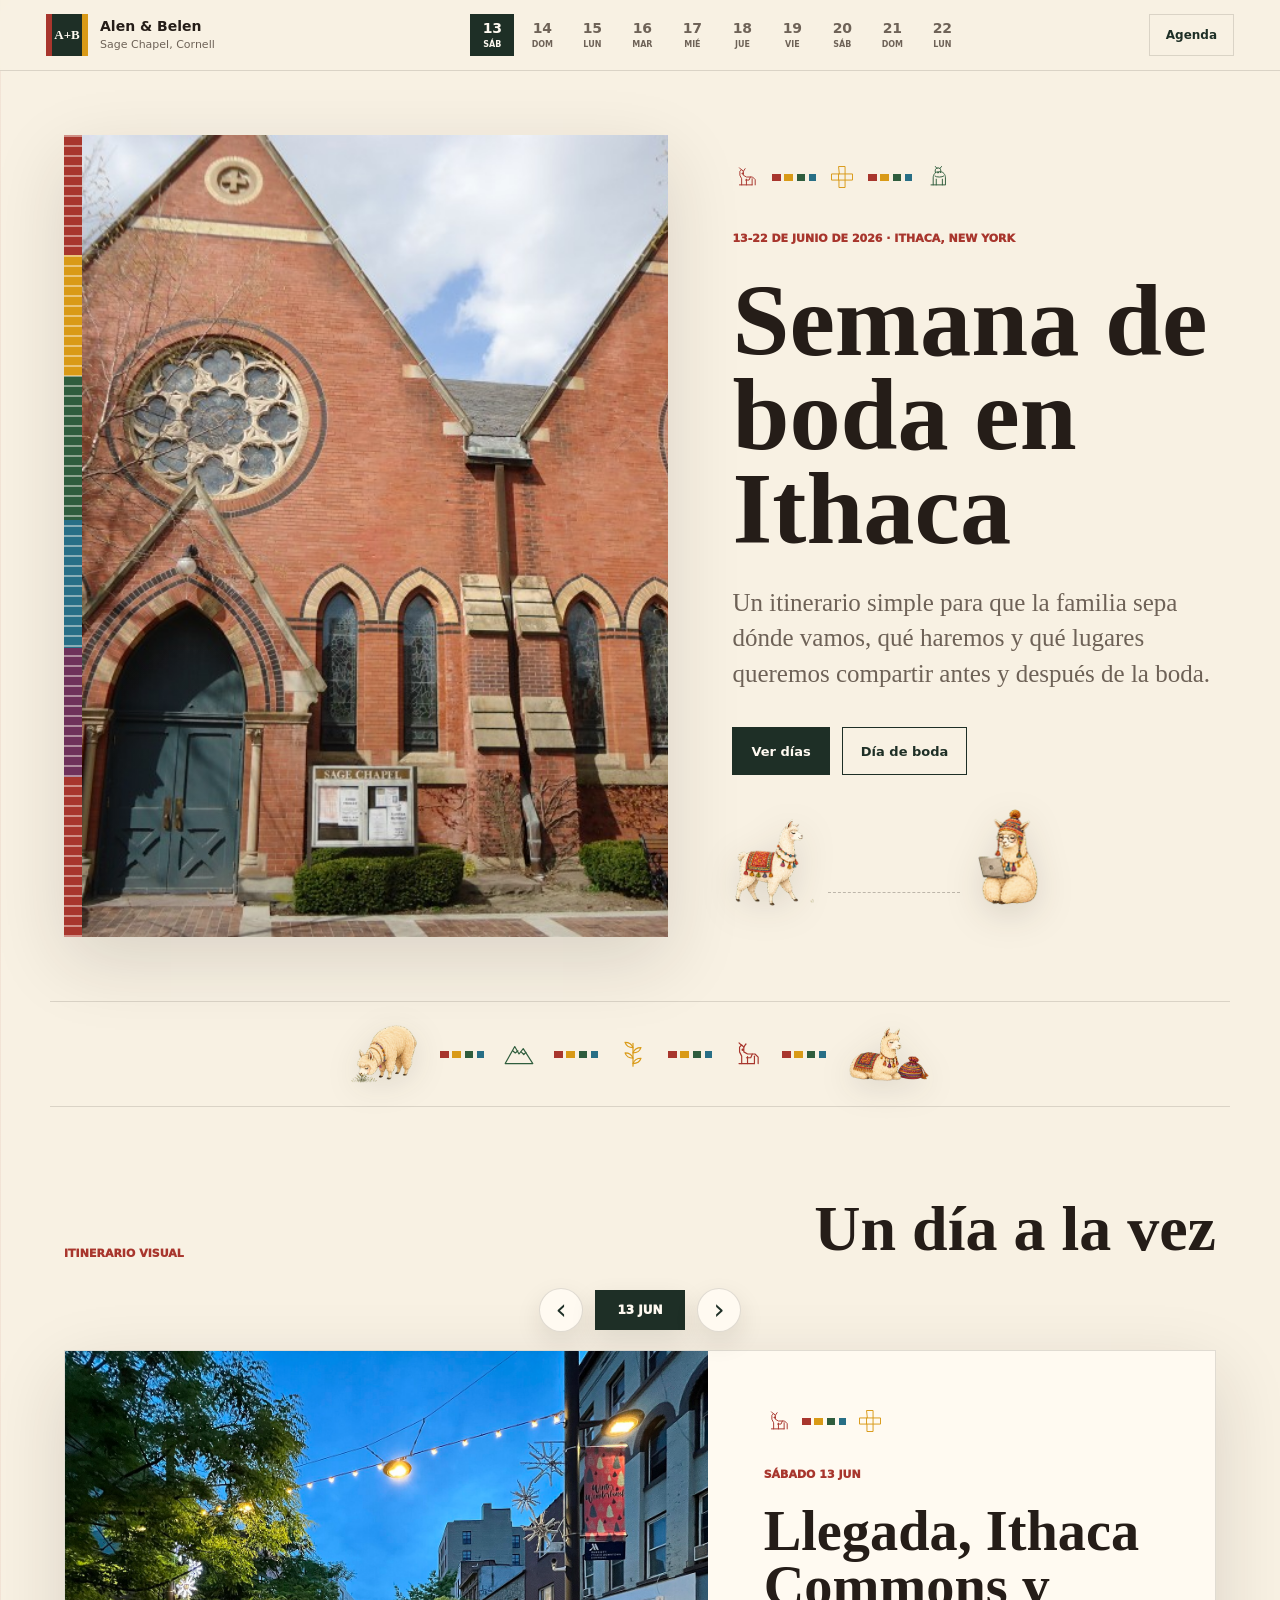
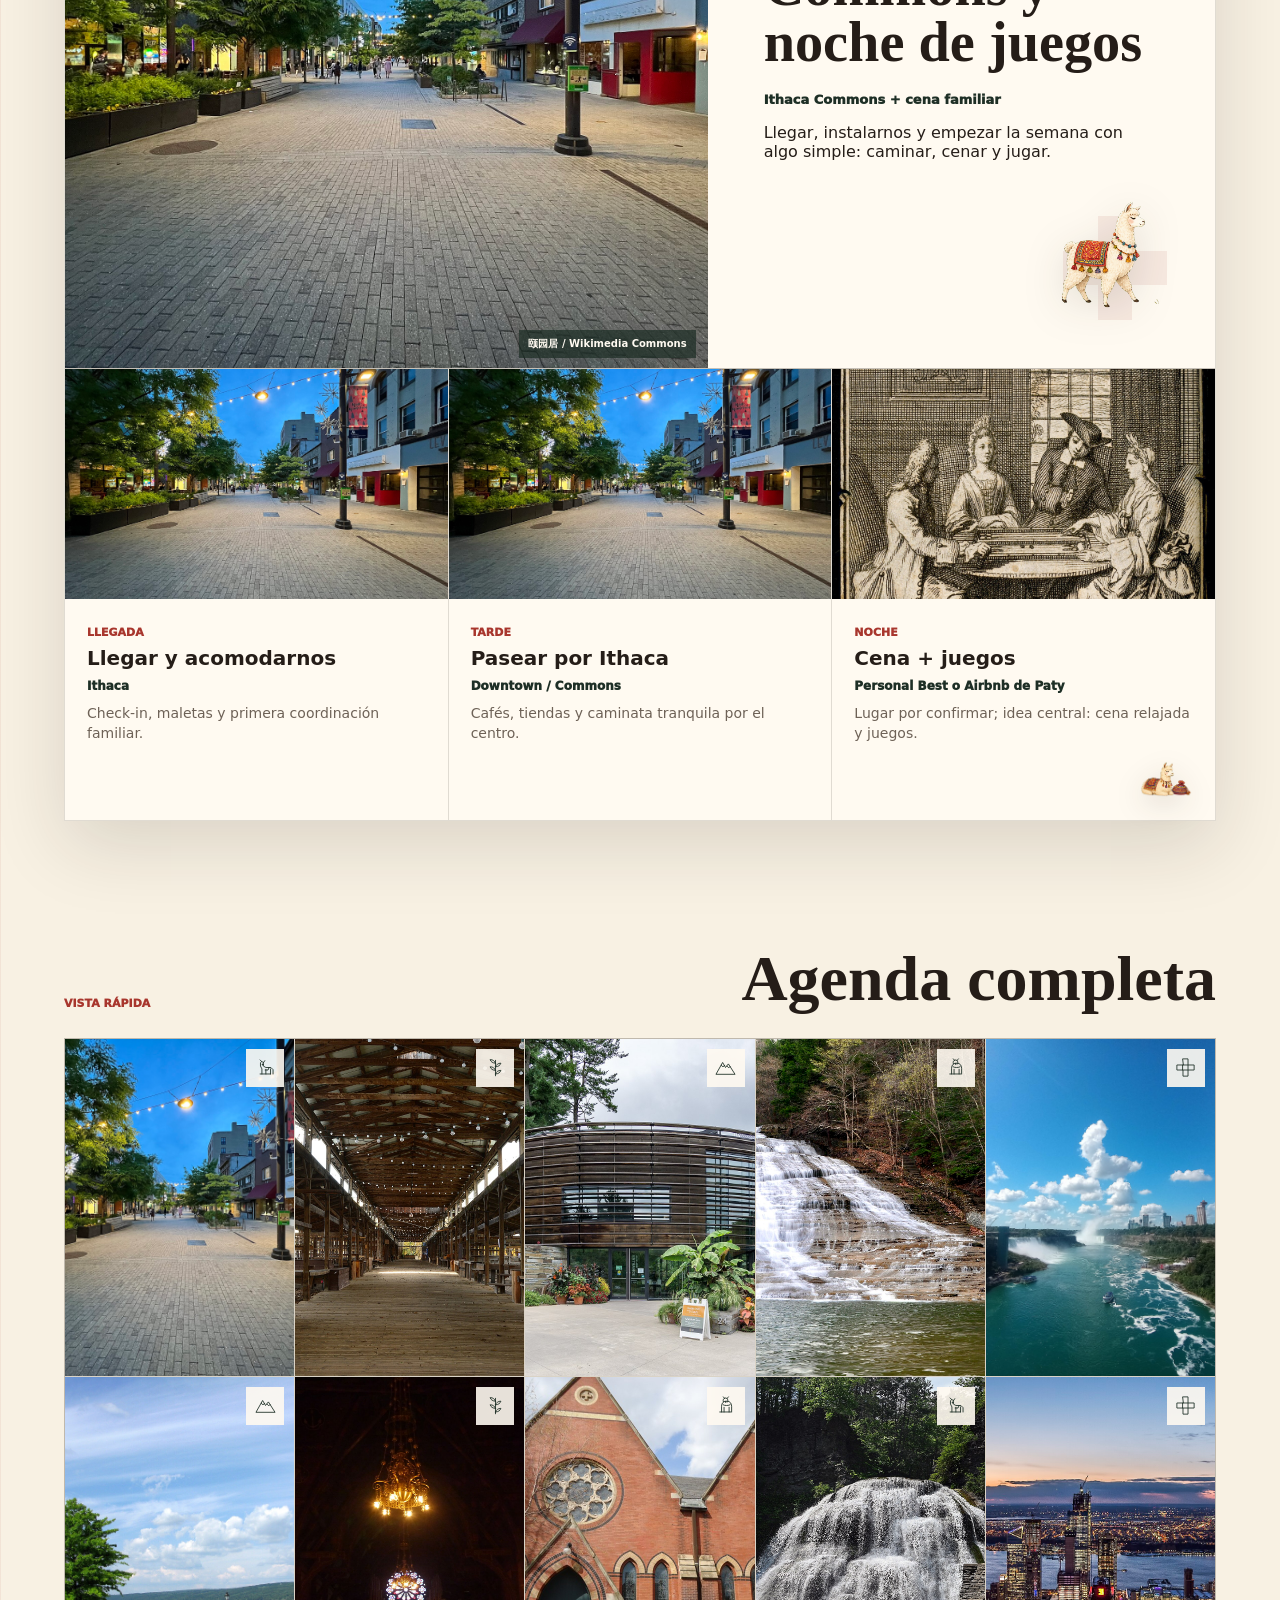
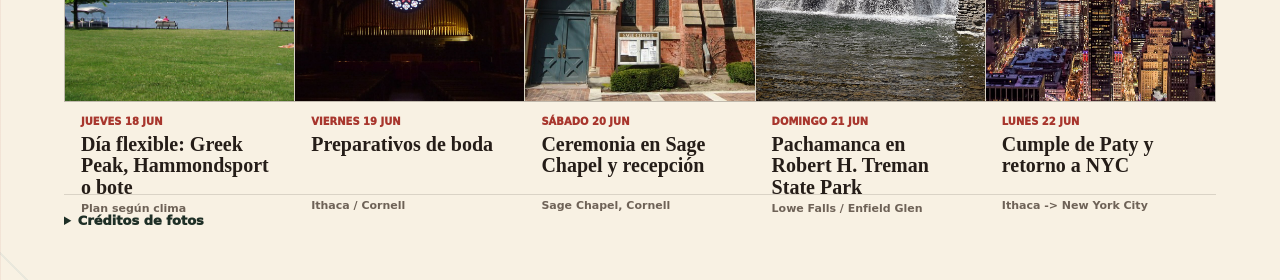
==== wedding-week-site/index.html @ 186b91e9 "Add wedding week website" ====
<!doctype html>
<html lang="es">
  <head>
    <meta charset="utf-8">
    <meta name="viewport" content="width=device-width, initial-scale=1">
    <title>Alen & Belen | Semana de boda en Ithaca</title>
    <meta
      name="description"
      content="Cronograma visual e interactivo de la semana de boda de Alen y Belen en Ithaca, Cornell."
    >
    <link
      rel="icon"
      href="data:image/svg+xml,%3Csvg xmlns='http://www.w3.org/2000/svg' viewBox='0 0 64 64'%3E%3Crect width='64' height='64' fill='%231e2f26'/%3E%3Ctext x='32' y='39' text-anchor='middle' font-family='Georgia,serif' font-size='18' font-weight='700' fill='%23fff8ec'%3EA+B%3C/text%3E%3C/svg%3E"
    >
    <link rel="stylesheet" href="./styles.css">
  </head>
  <body>
    <svg class="sprite" aria-hidden="true" focusable="false">
      <symbol id="icon-llama" viewBox="0 0 64 64">
        <path d="M17 50h29" />
        <path d="M22 50V36l-4-8v-9l4-4 4 4v9l7 4h14l6 6v12" />
        <path d="M33 50V37" />
        <path d="M46 50V36" />
        <path d="M22 16l-5-5" />
        <path d="M26 19l4-6" />
        <path d="M42 32l-3 7h-8" />
        <circle cx="24" cy="24" r="1.3" />
      </symbol>
      <symbol id="icon-alpaca" viewBox="0 0 64 64">
        <path d="M16 50h31" />
        <path d="M21 50V34c0-8 5-14 12-14h4c7 0 12 6 12 14v16" />
        <path d="M28 50V37" />
        <path d="M42 50V37" />
        <path d="M26 22c-2-6 1-11 6-11s8 5 6 11" />
        <path d="M30 13l-4-5" />
        <path d="M36 13l4-5" />
        <path d="M25 30c3 3 17 3 20 0" />
        <circle cx="32" cy="22" r="1.2" />
      </symbol>
      <symbol id="icon-chakana" viewBox="0 0 64 64">
        <path d="M25 8h14v17h17v14H39v17H25V39H8V25h17z" />
        <path d="M25 25h14v14H25z" />
      </symbol>
      <symbol id="icon-mountain" viewBox="0 0 64 64">
        <path d="M6 50 24 18l8 14 8-10 18 28z" />
        <path d="m20 26 5 4 5-4" />
        <path d="m36 28 5 5 4-4" />
      </symbol>
      <symbol id="icon-quinoa" viewBox="0 0 64 64">
        <path d="M32 55V12" />
        <path d="M32 20c-8 0-13-4-15-10 8 0 13 4 15 10z" />
        <path d="M32 30c8 0 13-4 15-10-8 0-13 4-15 10z" />
        <path d="M32 40c-8 0-13-4-15-10 8 0 13 4 15 10z" />
        <path d="M32 50c8 0 13-4 15-10-8 0-13 4-15 10z" />
      </symbol>
    </svg>

    <header class="site-header">
      <a class="brand" href="#inicio" aria-label="Ir al inicio">
        <span class="brand-mark">A+B</span>
        <span>
          <strong>Alen & Belen</strong>
          <small>Sage Chapel, Cornell</small>
        </span>
      </a>
      <nav class="day-nav" id="dayNav" aria-label="Días de la semana"></nav>
      <a class="agenda-link" href="#agenda">Agenda</a>
    </header>

    <main>
      <section class="hero" id="inicio" aria-labelledby="heroTitle">
        <figure class="hero-media">
          <img id="heroImage" alt="">
        </figure>
        <div class="hero-copy">
          <div class="hero-motifs" aria-hidden="true">
            <svg><use href="#icon-llama"></use></svg>
            <span></span>
            <svg><use href="#icon-chakana"></use></svg>
            <span></span>
            <svg><use href="#icon-alpaca"></use></svg>
          </div>
          <p class="date-line">13-22 de junio de 2026 · Ithaca, New York</p>
          <h1 id="heroTitle">Semana de boda en Ithaca</h1>
          <p>
            Un itinerario simple para que la familia sepa dónde vamos,
            qué haremos y qué lugares queremos compartir antes y después de la boda.
          </p>
          <div class="hero-actions">
            <a class="primary-button" href="#itinerario">Ver días</a>
            <a class="secondary-button" href="#dia-20">Día de boda</a>
          </div>
          <div class="hero-llamas" aria-hidden="true">
            <img src="./assets/llamas/llama-walking.png" alt="">
            <span></span>
            <img src="./assets/llamas/llama-laptop.png" alt="">
          </div>
        </div>
      </section>

      <div class="andean-band" aria-hidden="true">
        <img class="band-llama band-llama-left" src="./assets/llamas/llama-eating.png" alt="">
        <span></span>
        <svg><use href="#icon-mountain"></use></svg>
        <span></span>
        <svg><use href="#icon-quinoa"></use></svg>
        <span></span>
        <svg><use href="#icon-llama"></use></svg>
        <span></span>
        <img class="band-llama band-llama-right" src="./assets/llamas/llama-resting.png" alt="">
      </div>

      <section class="itinerary" id="itinerario" aria-live="polite">
        <div class="section-head">
          <span>Itinerario visual</span>
          <h2>Un día a la vez</h2>
        </div>

        <div class="day-shell">
          <div class="day-toolbar">
            <button class="circle-button" id="prevDay" type="button" aria-label="Día anterior">‹</button>
            <div class="current-day" id="currentDayLabel">13 JUN</div>
            <button class="circle-button" id="nextDay" type="button" aria-label="Día siguiente">›</button>
          </div>

          <article class="day-view" id="dayView"></article>
        </div>
      </section>

      <section class="agenda" id="agenda">
        <div class="section-head">
          <span>Vista rápida</span>
          <h2>Agenda completa</h2>
        </div>
        <div class="agenda-grid" id="agendaGrid"></div>
      </section>

      <footer class="credits" id="creditos">
        <details>
          <summary>Créditos de fotos</summary>
          <div id="creditsList"></div>
        </details>
      </footer>
    </main>

    <script src="./script.js"></script>
  </body>
</html>
---- wedding-week-site/styles.css ----
:root {
  color-scheme: light;
  --paper: #f8f1e3;
  --surface: #fffaf1;
  --ink: #251d18;
  --muted: #6e6257;
  --line: rgba(37, 29, 24, 0.14);
  --deep: #1e2f26;
  --red: #a8362d;
  --gold: #d99a17;
  --green: #2f5d3d;
  --blue: #286f86;
  --plum: #6f315b;
  --shadow: 0 24px 70px rgba(37, 29, 24, 0.14);
  --sans: Inter, Avenir, "Avenir Next", "Segoe UI", system-ui, sans-serif;
  --serif: Georgia, "Times New Roman", serif;
}

* {
  box-sizing: border-box;
}

.sprite {
  position: absolute;
  width: 0;
  height: 0;
  overflow: hidden;
}

html {
  scroll-behavior: smooth;
}

body {
  margin: 0;
  min-width: 320px;
  overflow-x: hidden;
  background:
    linear-gradient(135deg, rgba(217, 154, 23, 0.08) 0 8px, transparent 8px 24px),
    linear-gradient(45deg, transparent 0 18px, rgba(40, 111, 134, 0.07) 18px 20px, transparent 20px 42px),
    linear-gradient(90deg, rgba(168, 54, 45, 0.07) 0 1px, transparent 1px 120px),
    var(--paper);
  color: var(--ink);
  font-family: var(--sans);
}

button,
a {
  -webkit-tap-highlight-color: transparent;
}

button {
  font: inherit;
}

img {
  display: block;
  max-width: 100%;
}

main,
section,
.hero,
.day-hero,
.hero-media,
.day-photo,
.day-view,
.hero-copy,
.day-copy {
  min-width: 0;
}

a {
  color: inherit;
}

.site-header {
  position: sticky;
  top: 0;
  z-index: 20;
  display: grid;
  grid-template-columns: minmax(180px, 240px) 1fr auto;
  gap: 18px;
  align-items: center;
  padding: 14px clamp(18px, 4vw, 46px);
  border-bottom: 1px solid var(--line);
  background: rgba(248, 241, 227, 0.92);
  backdrop-filter: blur(18px);
}

.brand {
  display: inline-flex;
  gap: 12px;
  align-items: center;
  color: var(--ink);
  text-decoration: none;
}

.brand-mark {
  display: grid;
  width: 42px;
  height: 42px;
  place-items: center;
  background:
    linear-gradient(90deg, var(--red) 0 14%, transparent 14% 86%, var(--gold) 86% 100%),
    var(--deep);
  color: var(--surface);
  font-family: var(--serif);
  font-size: 13px;
  font-weight: 800;
}

.brand strong,
.brand small {
  display: block;
}

.brand strong {
  font-size: 14px;
  line-height: 1.1;
}

.brand small {
  margin-top: 3px;
  color: var(--muted);
  font-size: 11px;
}

.day-nav {
  display: flex;
  gap: 6px;
  justify-content: center;
  min-width: 0;
  overflow-x: auto;
  scrollbar-width: none;
}

.day-nav::-webkit-scrollbar {
  display: none;
}

.day-button {
  display: grid;
  width: 44px;
  height: 42px;
  place-items: center;
  border: 0;
  background: transparent;
  color: var(--muted);
  cursor: pointer;
  line-height: 1;
}

.day-button strong,
.day-button small {
  display: block;
}

.day-button strong {
  font-size: 14px;
}

.day-button small {
  margin-top: -5px;
  font-size: 8px;
  font-weight: 900;
  text-transform: uppercase;
}

.day-button[aria-current="true"] {
  background: var(--deep);
  color: var(--surface);
}

.agenda-link {
  display: inline-flex;
  min-height: 42px;
  align-items: center;
  border: 1px solid var(--line);
  padding: 0 16px;
  color: var(--deep);
  font-size: 12px;
  font-weight: 900;
  text-decoration: none;
}

.hero {
  position: relative;
  min-height: calc(100svh - 71px);
  display: grid;
  grid-template-columns: minmax(0, 1fr) minmax(360px, 0.8fr);
  gap: clamp(24px, 5vw, 76px);
  align-items: stretch;
  padding: clamp(26px, 5vw, 64px) clamp(18px, 5vw, 76px);
}

.hero-media {
  position: relative;
  width: 100%;
  min-height: 560px;
  margin: 0;
  overflow: hidden;
  box-shadow: var(--shadow);
}

.hero-media::before,
.day-photo::before {
  content: "";
  position: absolute;
  inset: 0;
  z-index: 1;
  pointer-events: none;
  background: linear-gradient(180deg, transparent 58%, rgba(0, 0, 0, 0.18));
}

.hero-media::after {
  content: "";
  position: absolute;
  inset: 0 auto 0 0;
  z-index: 2;
  width: 18px;
  background:
    repeating-linear-gradient(0deg, rgba(255, 250, 241, 0.45) 0 2px, transparent 2px 10px),
    linear-gradient(
      to bottom,
      var(--red) 0 15%,
      var(--gold) 15% 30%,
      var(--green) 30% 48%,
      var(--blue) 48% 64%,
      var(--plum) 64% 80%,
      var(--red) 80% 100%
    );
}

.hero-media img,
.day-photo img,
.activity-photo img,
.agenda-card img {
  width: 100%;
  height: 100%;
  object-fit: cover;
}

.hero-copy {
  display: flex;
  min-height: 560px;
  flex-direction: column;
  justify-content: center;
  padding: 28px 0;
}

.hero-motifs,
.day-ornament,
.andean-band {
  display: flex;
  align-items: center;
  color: var(--deep);
}

.hero-motifs {
  gap: 12px;
  margin-bottom: 30px;
}

.hero-motifs svg,
.day-ornament svg,
.andean-band svg,
.agenda-motif svg {
  width: 28px;
  height: 28px;
  fill: none;
  stroke: currentColor;
  stroke-linecap: round;
  stroke-linejoin: round;
  stroke-width: 2.2;
}

.hero-motifs span,
.day-ornament span,
.andean-band span {
  display: block;
  width: 44px;
  height: 7px;
  background:
    linear-gradient(90deg, var(--red) 0 20%, transparent 20% 28%, var(--gold) 28% 48%, transparent 48% 56%, var(--green) 56% 76%, transparent 76% 84%, var(--blue) 84% 100%);
}

.hero-motifs svg:nth-of-type(1),
.day-ornament svg:nth-of-type(1),
.andean-band svg:nth-of-type(3) {
  color: var(--red);
}

.hero-motifs svg:nth-of-type(2),
.day-ornament svg:nth-of-type(2),
.andean-band svg:nth-of-type(2) {
  color: var(--gold);
}

.hero-motifs svg:nth-of-type(3),
.andean-band svg:nth-of-type(1) {
  color: var(--green);
}

.andean-band {
  position: relative;
  width: min(1180px, calc(100% - 36px));
  justify-content: center;
  gap: 18px;
  margin: 0 auto;
  min-height: 86px;
  padding: 20px 0;
  border-block: 1px solid var(--line);
}

.andean-band svg {
  width: 34px;
  height: 34px;
}

.band-llama {
  height: auto;
  pointer-events: none;
  filter: drop-shadow(0 8px 16px rgba(37, 29, 24, 0.12));
}

.band-llama-left {
  width: 72px;
  margin-right: 2px;
}

.band-llama-right {
  width: 86px;
  margin-left: 2px;
}

.date-line,
.section-head span,
.date-kicker,
.activity-copy span {
  color: var(--red);
  font-size: 11px;
  font-weight: 950;
  text-transform: uppercase;
}

h1,
h2,
h3 {
  margin: 0;
  font-family: var(--serif);
  letter-spacing: 0;
}

h1 {
  max-width: 760px;
  margin-top: 18px;
  font-size: clamp(56px, 8vw, 116px);
  line-height: 0.92;
}

.hero-copy p:not(.date-line) {
  width: 100%;
  max-width: min(560px, 100%);
  margin: 28px 0 0;
  color: var(--muted);
  font-family: var(--serif);
  font-size: clamp(18px, 2vw, 25px);
  line-height: 1.42;
  overflow-wrap: break-word;
}

.hero-actions {
  display: flex;
  flex-wrap: wrap;
  gap: 12px;
  margin-top: 36px;
}

.hero-llamas {
  display: flex;
  width: min(360px, 100%);
  align-items: flex-end;
  gap: 14px;
  margin-top: 30px;
  pointer-events: none;
}

.hero-llamas img {
  display: block;
  height: auto;
  filter: drop-shadow(0 10px 18px rgba(37, 29, 24, 0.14));
}

.hero-llamas img:first-child {
  width: 82px;
}

.hero-llamas img:last-child {
  width: 68px;
}

.hero-llamas span {
  flex: 1;
  max-width: 132px;
  margin-bottom: 16px;
  border-top: 1px dashed rgba(37, 29, 24, 0.28);
}

.primary-button,
.secondary-button {
  display: inline-flex;
  min-height: 48px;
  align-items: center;
  justify-content: center;
  border: 1px solid var(--deep);
  padding: 0 18px;
  font-size: 13px;
  font-weight: 900;
  text-decoration: none;
}

.primary-button {
  background: var(--deep);
  color: var(--surface);
}

.secondary-button {
  background: transparent;
  color: var(--deep);
}

.itinerary,
.agenda {
  padding: 92px clamp(18px, 5vw, 76px);
}

.section-head {
  display: flex;
  width: min(1180px, 100%);
  align-items: end;
  justify-content: space-between;
  gap: 24px;
  margin: 0 auto 28px;
}

.section-head h2 {
  font-size: clamp(38px, 5vw, 72px);
  line-height: 0.95;
}

.day-shell {
  width: min(1180px, 100%);
  margin: 0 auto;
}

.day-toolbar {
  display: flex;
  align-items: center;
  justify-content: center;
  gap: 12px;
  margin-bottom: 18px;
}

.circle-button,
.current-day {
  box-shadow: 0 10px 26px rgba(37, 29, 24, 0.1);
}

.circle-button {
  display: grid;
  width: 44px;
  height: 44px;
  place-items: center;
  border: 1px solid var(--line);
  border-radius: 50%;
  background: var(--surface);
  color: var(--deep);
  cursor: pointer;
  font-size: 28px;
  line-height: 1;
}

.current-day {
  min-width: 90px;
  padding: 13px 16px;
  background: var(--deep);
  color: var(--surface);
  font-size: 12px;
  font-weight: 950;
  text-align: center;
}

.day-view {
  border: 1px solid var(--line);
  background: var(--surface);
  box-shadow: var(--shadow);
}

.day-hero {
  display: grid;
  grid-template-columns: minmax(0, 0.95fr) minmax(340px, 0.75fr);
  min-height: 520px;
}

.day-photo {
  position: relative;
  width: 100%;
  min-height: 520px;
  margin: 0;
  overflow: hidden;
}

figcaption {
  position: absolute;
  right: 12px;
  bottom: 10px;
  z-index: 3;
  max-width: calc(100% - 24px);
  padding: 7px 9px;
  background: rgba(30, 47, 38, 0.72);
  color: var(--surface);
  font-size: 10px;
  font-weight: 800;
}

figcaption a {
  text-decoration: none;
}

.day-copy {
  position: relative;
  display: flex;
  flex-direction: column;
  justify-content: center;
  padding: clamp(28px, 5vw, 56px);
  overflow: hidden;
}

.day-copy::after {
  content: "";
  position: absolute;
  right: clamp(20px, 4vw, 48px);
  bottom: clamp(20px, 4vw, 48px);
  width: 104px;
  height: 104px;
  opacity: 0.08;
  pointer-events: none;
  background:
    linear-gradient(90deg, transparent 0 34%, var(--red) 34% 66%, transparent 66%),
    linear-gradient(0deg, transparent 0 34%, var(--red) 34% 66%, transparent 66%);
}

.day-copy > :not(.day-sticker) {
  position: relative;
  z-index: 2;
}

.day-ornament {
  position: relative;
  z-index: 1;
  gap: 10px;
  margin-bottom: 22px;
}

.day-sticker {
  position: relative;
  z-index: 2;
  align-self: flex-end;
  width: clamp(72px, 8vw, 104px);
  height: auto;
  margin-top: 20px;
  pointer-events: none;
  filter: drop-shadow(0 10px 20px rgba(37, 29, 24, 0.14));
}

.day-copy h3 {
  margin-top: 12px;
  font-size: clamp(34px, 4.4vw, 58px);
  line-height: 0.98;
}

.day-place {
  margin: 22px 0 0;
  color: var(--deep);
  font-size: 13px;
  font-weight: 950;
}

.day-copy p:last-child {
  width: 100%;
  max-width: min(480px, 100%);
  margin: 18px 0 0;
  color: var(--muted);
  font-family: var(--serif);
  font-size: 20px;
  line-height: 1.45;
  overflow-wrap: break-word;
}

.activity-grid {
  display: grid;
  grid-template-columns: repeat(3, minmax(0, 1fr));
  gap: 1px;
  margin: 0;
  padding: 0;
  border-top: 1px solid var(--line);
  background: var(--line);
  list-style: none;
}

.activity-card {
  min-width: 0;
  background: var(--surface);
}

.activity-photo {
  position: relative;
  aspect-ratio: 5 / 3;
  margin: 0;
  overflow: hidden;
}

.activity-photo figcaption {
  display: none;
}

.activity-copy {
  position: relative;
  padding: 22px;
}

.activity-card.has-llama .activity-copy {
  min-height: 0;
  padding-right: 22px;
}

.activity-llama {
  position: static;
  display: block;
  width: 54px;
  height: auto;
  margin: 16px 0 0 auto;
  pointer-events: none;
  filter: drop-shadow(0 8px 14px rgba(37, 29, 24, 0.14));
}

.activity-copy h4 {
  margin: 7px 0 0;
  color: var(--ink);
  font-size: 20px;
  line-height: 1.12;
}

.activity-copy p {
  margin: 9px 0 0;
  color: var(--muted);
  font-size: 14px;
  line-height: 1.42;
}

.activity-copy .place {
  color: var(--deep);
  font-size: 12px;
  font-weight: 950;
}

.agenda {
  padding-top: 36px;
}

.agenda-grid {
  display: grid;
  width: min(1180px, 100%);
  grid-template-columns: repeat(5, minmax(0, 1fr));
  gap: 1px;
  margin: 0 auto;
  border: 1px solid var(--line);
  background: var(--line);
}

.agenda-card {
  position: relative;
  min-width: 0;
  border: 0;
  padding: 0;
  background: var(--surface);
  color: inherit;
  text-align: left;
  cursor: pointer;
}

.agenda-card img {
  aspect-ratio: 1.2 / 1;
}

.agenda-motif {
  position: absolute;
  top: 10px;
  right: 10px;
  display: grid;
  width: 38px;
  height: 38px;
  place-items: center;
  background: rgba(255, 250, 241, 0.9);
  color: var(--deep);
  font-style: normal;
}

.agenda-motif svg {
  width: 23px;
  height: 23px;
  stroke-width: 2.4;
}

.agenda-card span,
.agenda-card strong,
.agenda-card small {
  display: block;
  padding-inline: 16px;
}

.agenda-card span {
  padding-top: 15px;
  color: var(--red);
  font-size: 10px;
  font-weight: 950;
  text-transform: uppercase;
}

.agenda-card strong {
  min-height: 68px;
  padding-top: 7px;
  font-family: var(--serif);
  font-size: 20px;
  line-height: 1.08;
}

.agenda-card small {
  padding-top: 4px;
  padding-bottom: 18px;
  color: var(--muted);
  font-size: 11px;
  font-weight: 800;
}

.credits {
  padding: 0 clamp(18px, 5vw, 76px) 52px;
}

.credits details {
  width: min(1180px, 100%);
  margin: 0 auto;
  border-top: 1px solid var(--line);
  padding-top: 18px;
}

.credits summary {
  cursor: pointer;
  color: var(--deep);
  font-size: 13px;
  font-weight: 950;
}

#creditsList {
  display: grid;
  grid-template-columns: repeat(2, minmax(0, 1fr));
  gap: 10px 24px;
  margin-top: 18px;
}

#creditsList a {
  display: grid;
  gap: 2px;
  color: var(--muted);
  font-size: 12px;
  text-decoration: none;
}

#creditsList span {
  color: var(--ink);
  font-weight: 800;
}

@media (hover: hover) {
  .day-button:hover,
  .agenda-link:hover,
  .circle-button:hover,
  .secondary-button:hover {
    border-color: var(--deep);
  }

  .agenda-card:hover strong {
    color: var(--red);
  }

  .primary-button:hover {
    background: var(--red);
    border-color: var(--red);
  }
}

@media (prefers-reduced-motion: reduce) {
  html {
    scroll-behavior: auto;
  }
}

@media (max-width: 1060px) {
  .site-header {
    grid-template-columns: 1fr auto;
  }

  .day-nav {
    grid-column: 1 / -1;
    order: 3;
    justify-content: flex-start;
  }

  .hero,
  .day-hero {
    grid-template-columns: 1fr;
  }

  .hero-media,
  .hero-copy,
  .day-photo {
    min-height: 430px;
  }

  .hero-copy {
    min-height: auto;
  }

  .activity-grid {
    grid-template-columns: 1fr;
  }

  .activity-card {
    display: grid;
    grid-template-columns: minmax(160px, 0.42fr) 1fr;
  }

  .activity-photo {
    aspect-ratio: auto;
    min-height: 180px;
  }

  .andean-band {
    gap: 12px;
  }

  .andean-band span {
    width: 30px;
  }

  .agenda-grid {
    grid-template-columns: repeat(2, minmax(0, 1fr));
  }
}

@media (max-width: 620px) {
  .site-header {
    gap: 12px;
    padding: 12px 14px;
  }

  .brand {
    min-width: 0;
  }

  .brand-mark {
    width: 40px;
    height: 40px;
  }

  .brand small,
  .agenda-link {
    display: none;
  }

  .day-button {
    width: 38px;
    height: 38px;
  }

  .hero,
  .itinerary,
  .agenda {
    padding-left: 14px;
    padding-right: 14px;
  }

  .hero {
    min-height: auto;
    padding-top: 22px;
  }

  .hero-media {
    min-height: 340px;
  }

  .hero-motifs {
    margin-bottom: 22px;
  }

  .hero-motifs span {
    width: 26px;
  }

  .hero-motifs svg {
    width: 24px;
    height: 24px;
  }

  .hero-llamas {
    width: min(290px, 100%);
    gap: 10px;
    margin-top: 24px;
  }

  .hero-llamas img:first-child {
    width: 64px;
  }

  .hero-llamas img:last-child {
    width: 54px;
  }

  .hero-llamas span {
    max-width: 84px;
  }

  .andean-band {
    width: calc(100% - 28px);
    gap: 10px;
    min-height: 74px;
    padding: 14px 0;
  }

  .band-llama-left {
    width: 54px;
  }

  .band-llama-right {
    display: none;
  }

  .andean-band span:nth-of-type(2),
  .andean-band span:nth-of-type(4) {
    display: none;
  }

  .andean-band svg {
    width: 28px;
    height: 28px;
  }

  h1 {
    font-size: clamp(46px, 16vw, 66px);
  }

  .hero-copy p:not(.date-line) {
    font-size: 18px;
  }

  .hero-actions {
    display: grid;
  }

  .section-head {
    display: block;
  }

  .section-head h2 {
    margin-top: 8px;
  }

  .day-copy {
    padding: 28px 24px;
  }

  .day-sticker {
    width: 70px;
    margin-top: 14px;
  }

  .day-copy h3 {
    font-size: 34px;
  }

  .day-copy p:last-child {
    font-size: 18px;
  }

  .activity-card {
    grid-template-columns: 1fr;
  }

  .activity-card.has-llama .activity-copy {
    min-height: 0;
    padding-right: 22px;
  }

  .activity-llama {
    width: 44px;
  }

  .activity-photo {
    aspect-ratio: 16 / 9;
    min-height: 0;
  }

  .agenda-grid,
  #creditsList {
    grid-template-columns: 1fr;
  }

  .agenda-card {
    display: grid;
    grid-template-columns: 132px 1fr;
  }

  .agenda-motif {
    top: 8px;
    right: auto;
    left: 94px;
    width: 30px;
    height: 30px;
  }

  .agenda-motif svg {
    width: 19px;
    height: 19px;
  }

  .agenda-card img {
    grid-row: 1 / span 3;
    height: 100%;
    aspect-ratio: auto;
  }

  .agenda-card strong {
    min-height: 0;
    font-size: 18px;
  }
}
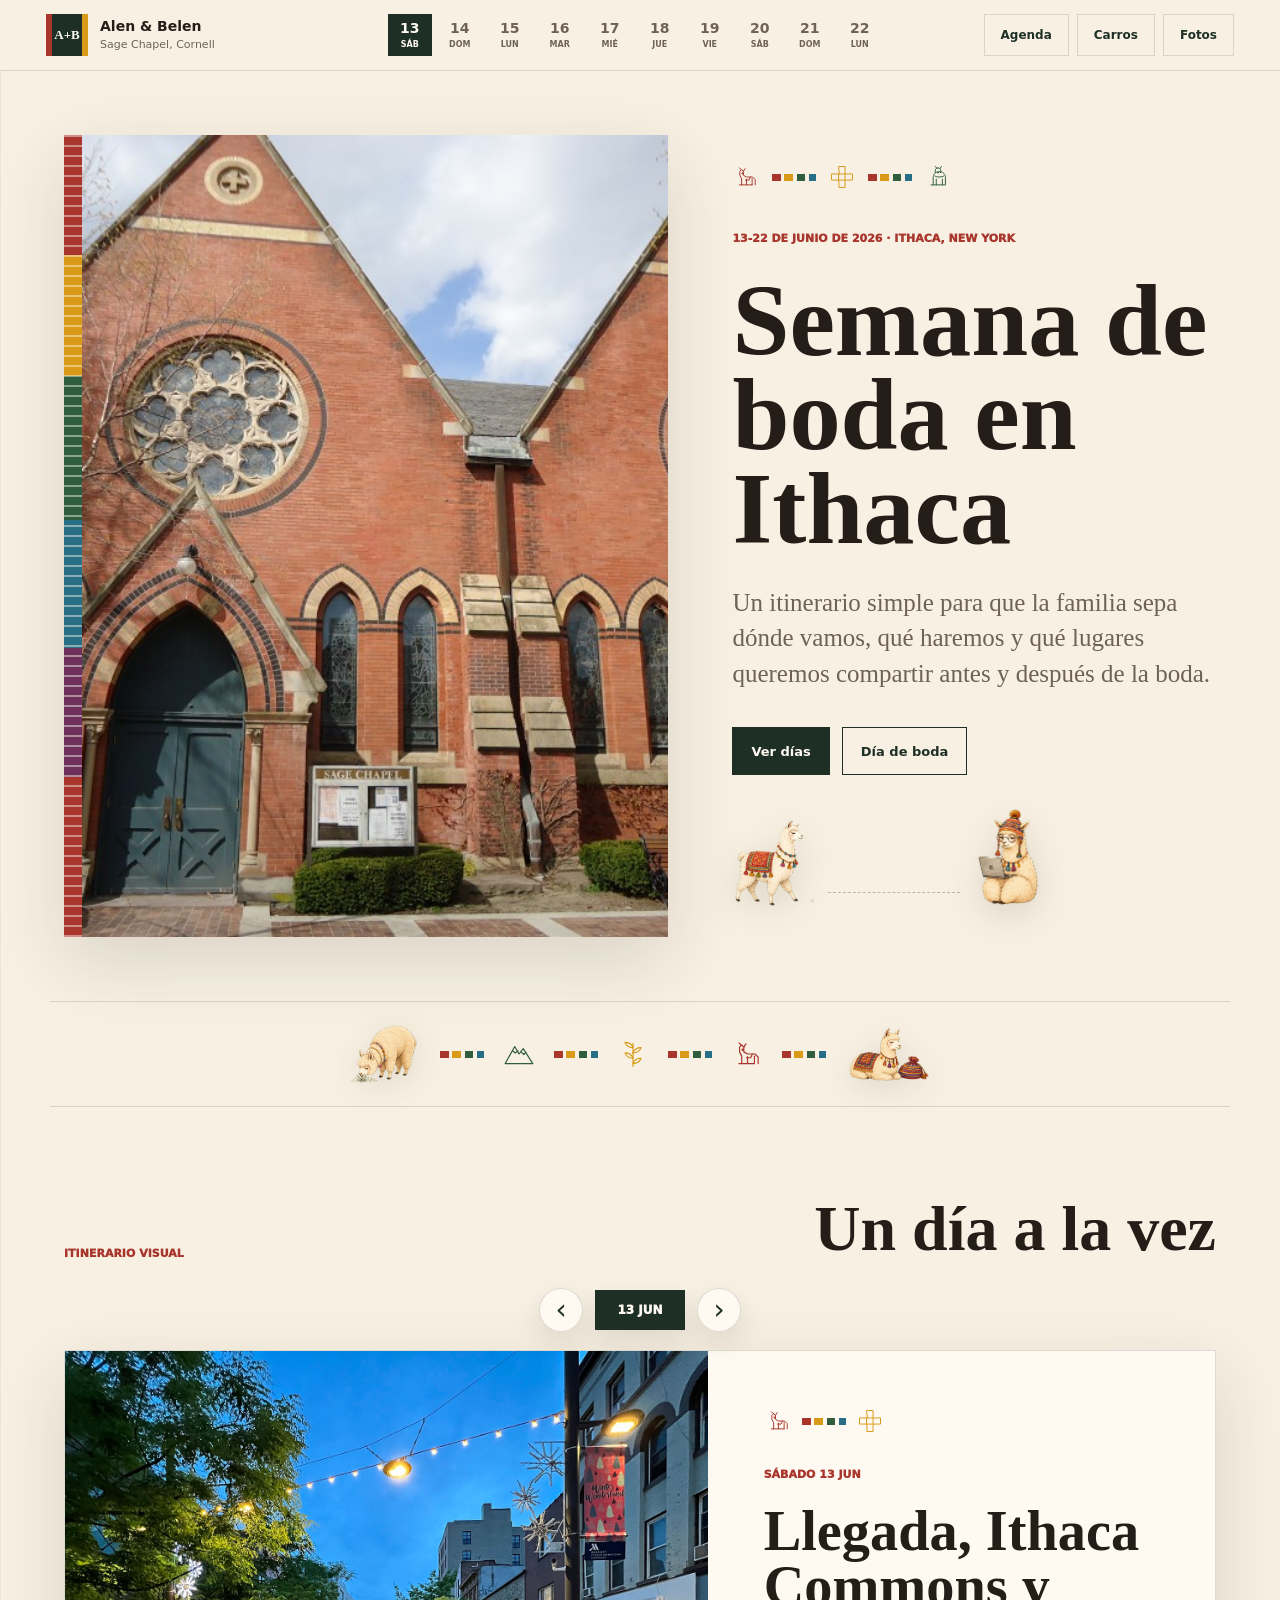
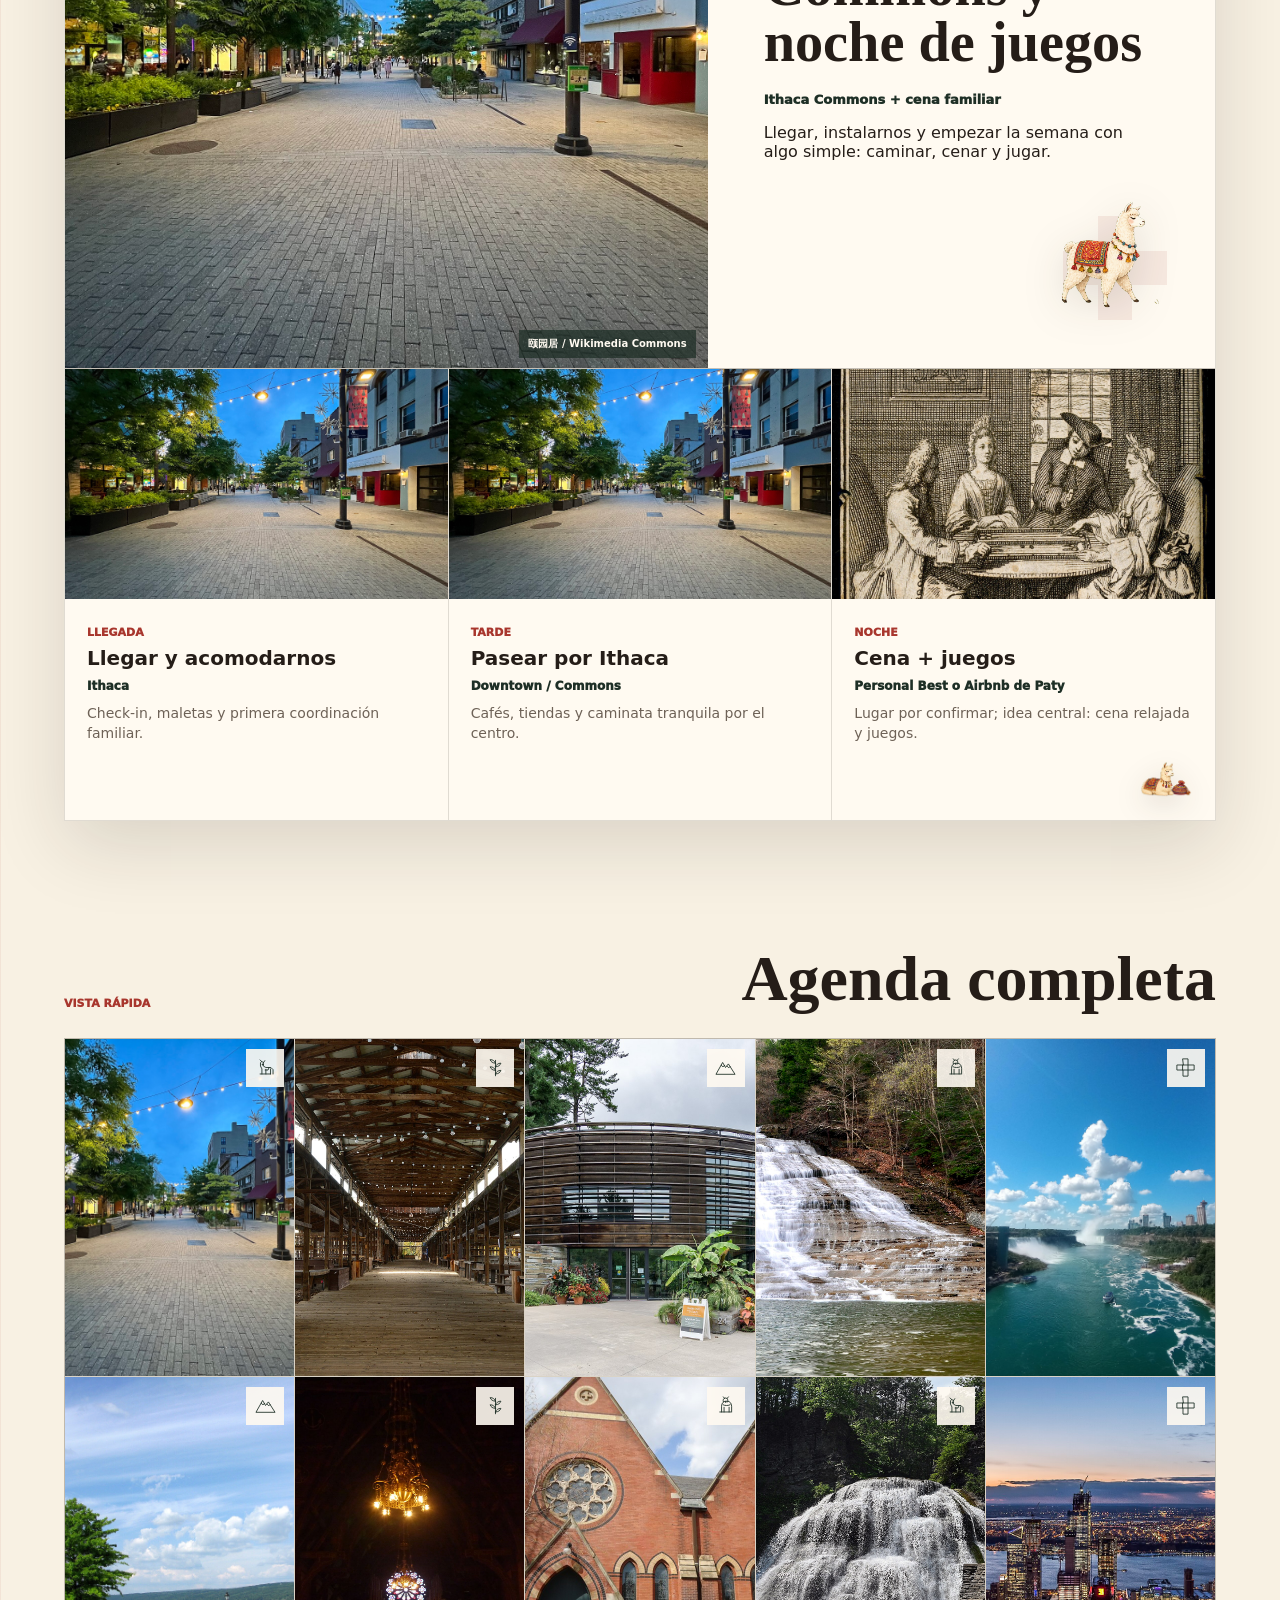
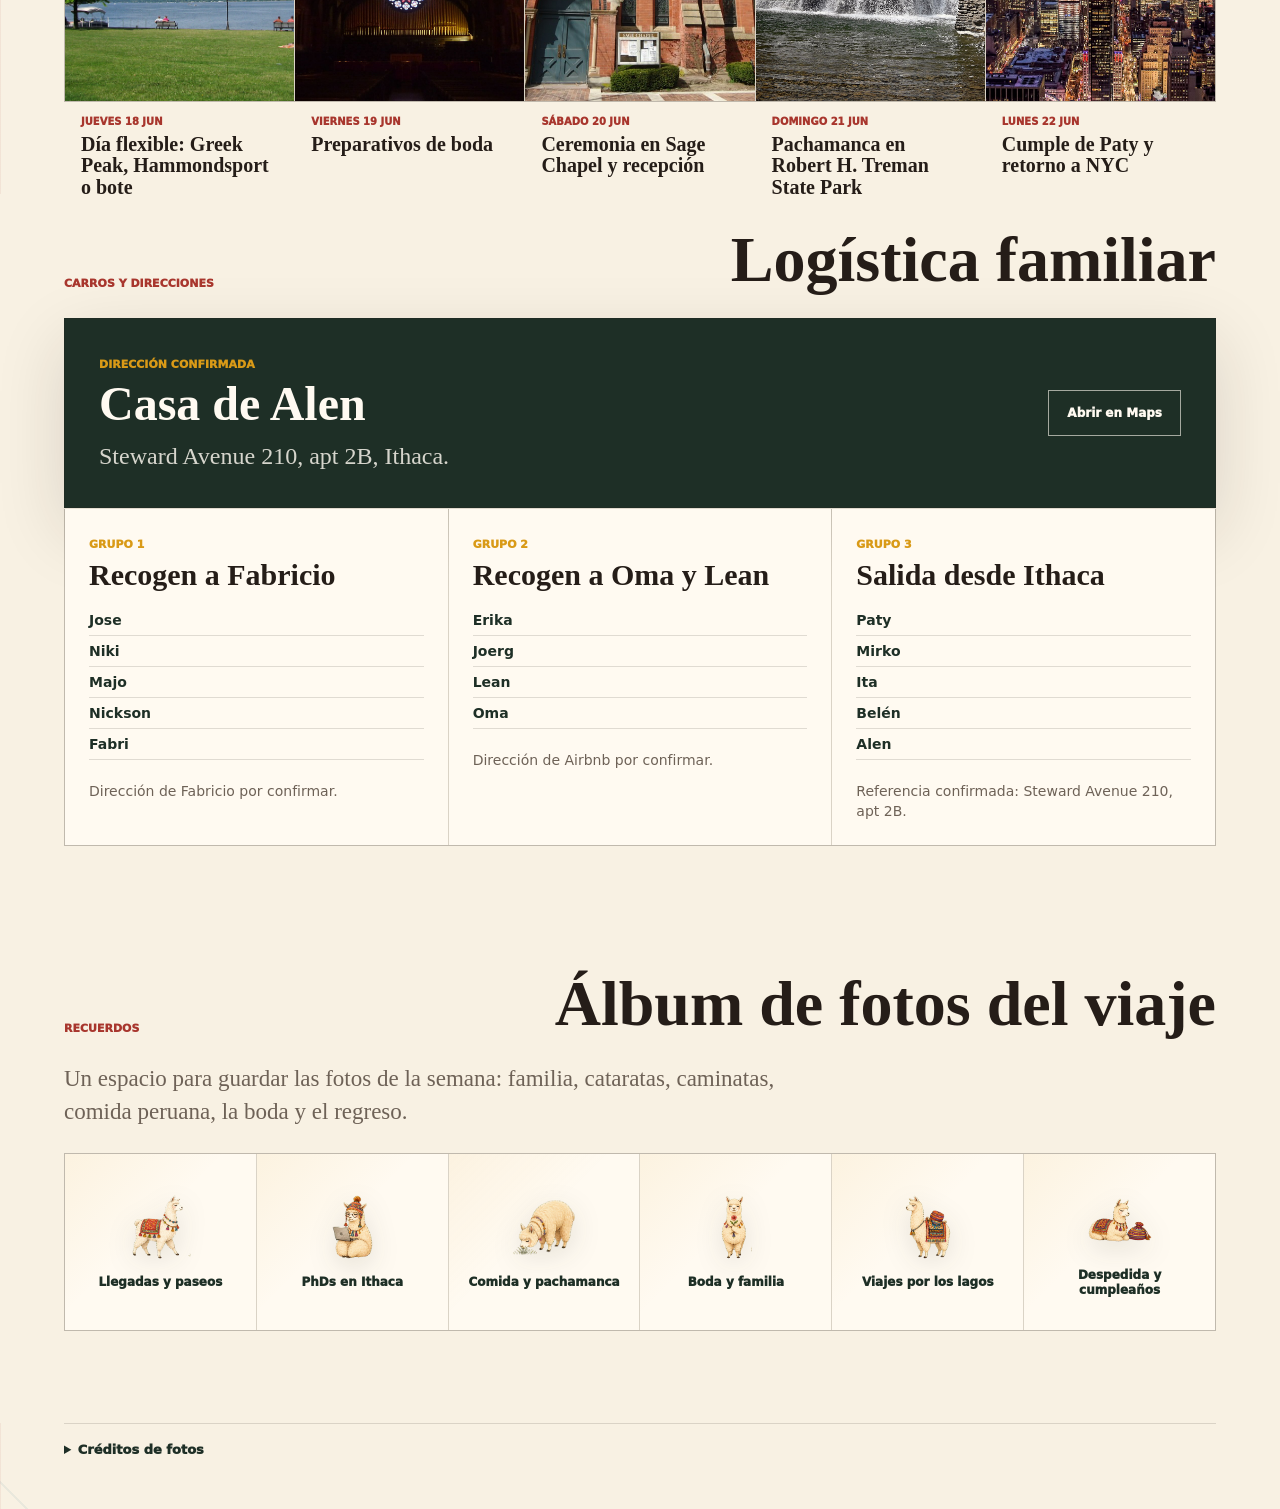
==== commit 030fe91c: "Add family logistics and photo album" ====
--- a/wedding-week-site/index.html
+++ b/wedding-week-site/index.html
@@ -12,7 +12,7 @@
       rel="icon"
       href="data:image/svg+xml,%3Csvg xmlns='http://www.w3.org/2000/svg' viewBox='0 0 64 64'%3E%3Crect width='64' height='64' fill='%231e2f26'/%3E%3Ctext x='32' y='39' text-anchor='middle' font-family='Georgia,serif' font-size='18' font-weight='700' fill='%23fff8ec'%3EA+B%3C/text%3E%3C/svg%3E"
     >
-    <link rel="stylesheet" href="./styles.css">
+    <link rel="stylesheet" href="./styles.css?v=20260526-logistics6">
   </head>
   <body>
     <svg class="sprite" aria-hidden="true" focusable="false">
@@ -64,7 +64,11 @@
         </span>
       </a>
       <nav class="day-nav" id="dayNav" aria-label="Días de la semana"></nav>
-      <a class="agenda-link" href="#agenda">Agenda</a>
+      <div class="header-links" aria-label="Secciones rápidas">
+        <a class="agenda-link" href="#agenda">Agenda</a>
+        <a class="agenda-link" href="#logistica">Carros</a>
+        <a class="agenda-link" href="#album">Fotos</a>
+      </div>
     </header>
 
     <main>
@@ -135,6 +139,111 @@
         <div class="agenda-grid" id="agendaGrid"></div>
       </section>
 
+      <section class="logistics" id="logistica">
+        <div class="section-head">
+          <span>Carros y direcciones</span>
+          <h2>Logística familiar</h2>
+        </div>
+
+        <div class="logistics-shell">
+          <article class="address-card">
+            <div>
+              <span>Dirección confirmada</span>
+              <h3>Casa de Alen</h3>
+              <p>Steward Avenue 210, apt 2B, Ithaca.</p>
+            </div>
+            <a
+              class="map-button"
+              href="https://www.google.com/maps/search/?api=1&query=Steward%20Avenue%20210%2C%20apt%202B%2C%20Ithaca"
+              target="_blank"
+              rel="noreferrer"
+            >
+              Abrir en Maps
+            </a>
+          </article>
+
+          <div class="car-grid" aria-label="Grupos de carros">
+            <article class="car-card">
+              <span>Grupo 1</span>
+              <h3>Recogen a Fabricio</h3>
+              <ul>
+                <li>Jose</li>
+                <li>Niki</li>
+                <li>Majo</li>
+                <li>Nickson</li>
+                <li>Fabri</li>
+              </ul>
+              <p>Dirección de Fabricio por confirmar.</p>
+            </article>
+
+            <article class="car-card">
+              <span>Grupo 2</span>
+              <h3>Recogen a Oma y Lean</h3>
+              <ul>
+                <li>Erika</li>
+                <li>Joerg</li>
+                <li>Lean</li>
+                <li>Oma</li>
+              </ul>
+              <p>Dirección de Airbnb por confirmar.</p>
+            </article>
+
+            <article class="car-card">
+              <span>Grupo 3</span>
+              <h3>Salida desde Ithaca</h3>
+              <ul>
+                <li>Paty</li>
+                <li>Mirko</li>
+                <li>Ita</li>
+                <li>Belén</li>
+                <li>Alen</li>
+              </ul>
+              <p>Referencia confirmada: Steward Avenue 210, apt 2B.</p>
+            </article>
+          </div>
+        </div>
+      </section>
+
+      <section class="album" id="album">
+        <div class="section-head">
+          <span>Recuerdos</span>
+          <h2>Álbum de fotos del viaje</h2>
+        </div>
+
+        <div class="album-shell">
+          <p>
+            Un espacio para guardar las fotos de la semana: familia, cataratas,
+            caminatas, comida peruana, la boda y el regreso.
+          </p>
+          <div class="album-grid" aria-label="Álbum de fotos por agregar">
+            <article>
+              <img src="./assets/llamas/llama-walking.png" alt="" aria-hidden="true">
+              <span>Llegadas y paseos</span>
+            </article>
+            <article>
+              <img src="./assets/llamas/llama-laptop.png" alt="" aria-hidden="true">
+              <span>PhDs en Ithaca</span>
+            </article>
+            <article>
+              <img src="./assets/llamas/llama-eating.png" alt="" aria-hidden="true">
+              <span>Comida y pachamanca</span>
+            </article>
+            <article>
+              <img src="./assets/llamas/llama-flower.png" alt="" aria-hidden="true">
+              <span>Boda y familia</span>
+            </article>
+            <article>
+              <img src="./assets/llamas/llama-blanket.png" alt="" aria-hidden="true">
+              <span>Viajes por los lagos</span>
+            </article>
+            <article>
+              <img src="./assets/llamas/llama-resting.png" alt="" aria-hidden="true">
+              <span>Despedida y cumpleaños</span>
+            </article>
+          </div>
+        </div>
+      </section>
+
       <footer class="credits" id="creditos">
         <details>
           <summary>Créditos de fotos</summary>
@@ -143,6 +252,6 @@
       </footer>
     </main>
 
-    <script src="./script.js"></script>
+    <script src="./script.js?v=20260526-logistics6"></script>
   </body>
 </html>
--- a/wedding-week-site/styles.css
+++ b/wedding-week-site/styles.css
@@ -70,6 +70,11 @@
   min-width: 0;
 }
 
+main > section,
+.andean-band {
+  scroll-margin-top: 70px;
+}
+
 a {
   color: inherit;
 }
@@ -84,7 +89,7 @@
   align-items: center;
   padding: 14px clamp(18px, 4vw, 46px);
   border-bottom: 1px solid var(--line);
-  background: rgba(248, 241, 227, 0.92);
+  background: rgba(248, 241, 227, 0.98);
   backdrop-filter: blur(18px);
 }
 
@@ -182,6 +187,12 @@
   font-size: 12px;
   font-weight: 900;
   text-decoration: none;
+}
+
+.header-links {
+  display: flex;
+  gap: 8px;
+  justify-content: flex-end;
 }
 
 .hero {
@@ -431,7 +442,9 @@
 }
 
 .itinerary,
-.agenda {
+.agenda,
+.logistics,
+.album {
   padding: 92px clamp(18px, 5vw, 76px);
 }
 
@@ -744,6 +757,165 @@
   font-weight: 800;
 }
 
+.logistics {
+  position: relative;
+  background: var(--paper);
+  padding-top: 36px;
+}
+
+.logistics-shell,
+.album-shell {
+  width: min(1180px, 100%);
+  margin: 0 auto;
+}
+
+.address-card {
+  display: grid;
+  grid-template-columns: minmax(0, 1fr) auto;
+  gap: 24px;
+  align-items: center;
+  border: 1px solid var(--line);
+  background: var(--deep);
+  color: var(--surface);
+  padding: clamp(22px, 4vw, 34px);
+  box-shadow: var(--shadow);
+}
+
+.address-card span,
+.car-card span {
+  color: var(--gold);
+  font-size: 11px;
+  font-weight: 950;
+  text-transform: uppercase;
+}
+
+.address-card h3,
+.car-card h3 {
+  margin: 8px 0 0;
+  font-family: var(--serif);
+  line-height: 1;
+}
+
+.address-card h3 {
+  font-size: clamp(32px, 4vw, 48px);
+}
+
+.address-card p {
+  margin: 12px 0 0;
+  color: rgba(255, 250, 241, 0.82);
+  font-family: var(--serif);
+  font-size: clamp(18px, 2vw, 24px);
+  line-height: 1.35;
+}
+
+.map-button {
+  display: inline-flex;
+  min-height: 46px;
+  align-items: center;
+  justify-content: center;
+  border: 1px solid rgba(255, 250, 241, 0.6);
+  padding: 0 18px;
+  color: var(--surface);
+  font-size: 12px;
+  font-weight: 950;
+  text-decoration: none;
+  white-space: nowrap;
+}
+
+.car-grid {
+  display: grid;
+  grid-template-columns: repeat(3, minmax(0, 1fr));
+  gap: 1px;
+  margin-top: 1px;
+  border: 1px solid var(--line);
+  border-top: 0;
+  background: var(--line);
+}
+
+.car-card {
+  min-width: 0;
+  background: var(--surface);
+  padding: 24px;
+}
+
+.car-card h3 {
+  color: var(--ink);
+  font-size: 30px;
+}
+
+.car-card ul {
+  display: grid;
+  gap: 7px;
+  margin: 22px 0 0;
+  padding: 0;
+  list-style: none;
+}
+
+.car-card li {
+  border-bottom: 1px solid var(--line);
+  padding-bottom: 7px;
+  color: var(--deep);
+  font-size: 14px;
+  font-weight: 900;
+}
+
+.car-card p {
+  margin: 22px 0 0;
+  color: var(--muted);
+  font-size: 14px;
+  line-height: 1.42;
+}
+
+.album {
+  position: relative;
+  background: var(--paper);
+  padding-top: 36px;
+}
+
+.album-shell > p {
+  max-width: 720px;
+  margin: 0 0 24px;
+  color: var(--muted);
+  font-family: var(--serif);
+  font-size: clamp(18px, 2vw, 23px);
+  line-height: 1.42;
+}
+
+.album-grid {
+  display: grid;
+  grid-template-columns: repeat(6, minmax(0, 1fr));
+  gap: 1px;
+  border: 1px solid var(--line);
+  background: var(--line);
+}
+
+.album-grid article {
+  display: grid;
+  min-height: 176px;
+  place-items: center;
+  align-content: center;
+  gap: 14px;
+  background:
+    linear-gradient(135deg, rgba(217, 154, 23, 0.08), transparent 44%),
+    var(--surface);
+  padding: 18px 14px;
+  text-align: center;
+}
+
+.album-grid img {
+  width: 68px;
+  height: 68px;
+  object-fit: contain;
+  filter: drop-shadow(0 8px 14px rgba(37, 29, 24, 0.12));
+}
+
+.album-grid span {
+  color: var(--deep);
+  font-size: 12px;
+  font-weight: 950;
+  line-height: 1.2;
+}
+
 .credits {
   padding: 0 clamp(18px, 5vw, 76px) 52px;
 }
@@ -807,6 +979,11 @@
 }
 
 @media (max-width: 1060px) {
+  main > section,
+  .andean-band {
+    scroll-margin-top: 136px;
+  }
+
   .site-header {
     grid-template-columns: 1fr auto;
   }
@@ -857,6 +1034,14 @@
   .agenda-grid {
     grid-template-columns: repeat(2, minmax(0, 1fr));
   }
+
+  .car-grid {
+    grid-template-columns: 1fr;
+  }
+
+  .album-grid {
+    grid-template-columns: repeat(3, minmax(0, 1fr));
+  }
 }
 
 @media (max-width: 620px) {
@@ -879,6 +1064,10 @@
     display: none;
   }
 
+  .header-links {
+    display: none;
+  }
+
   .day-button {
     width: 38px;
     height: 38px;
@@ -886,7 +1075,9 @@
 
   .hero,
   .itinerary,
-  .agenda {
+  .agenda,
+  .logistics,
+  .album {
     padding-left: 14px;
     padding-right: 14px;
   }
@@ -1012,8 +1203,39 @@
   }
 
   .agenda-grid,
+  .album-grid,
   #creditsList {
     grid-template-columns: 1fr;
+  }
+
+  .address-card {
+    grid-template-columns: 1fr;
+    gap: 18px;
+  }
+
+  .map-button {
+    width: 100%;
+  }
+
+  .car-card {
+    padding: 22px;
+  }
+
+  .car-card h3 {
+    font-size: 26px;
+  }
+
+  .album-grid article {
+    min-height: 136px;
+  }
+
+  .album-grid img {
+    width: 56px;
+    height: 56px;
+  }
+
+  .credits {
+    padding-bottom: 220px;
   }
 
   .agenda-card {
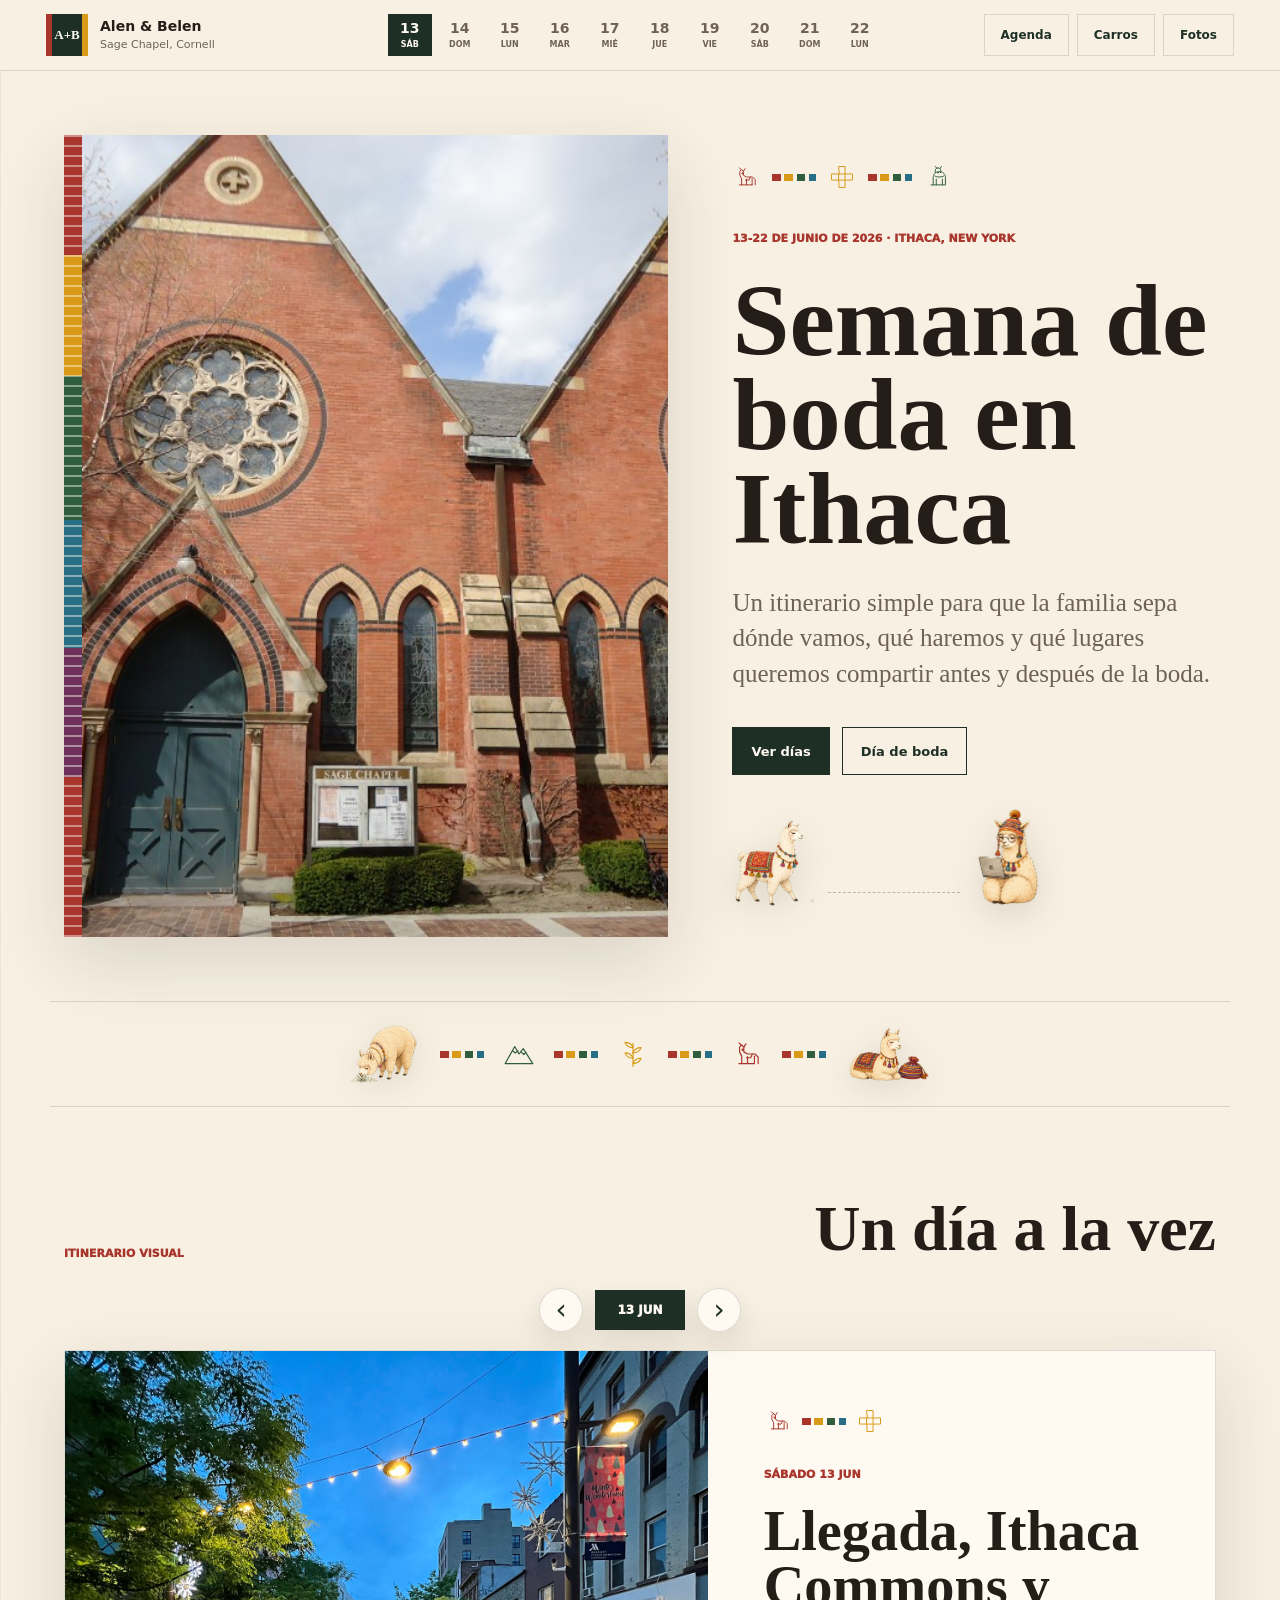
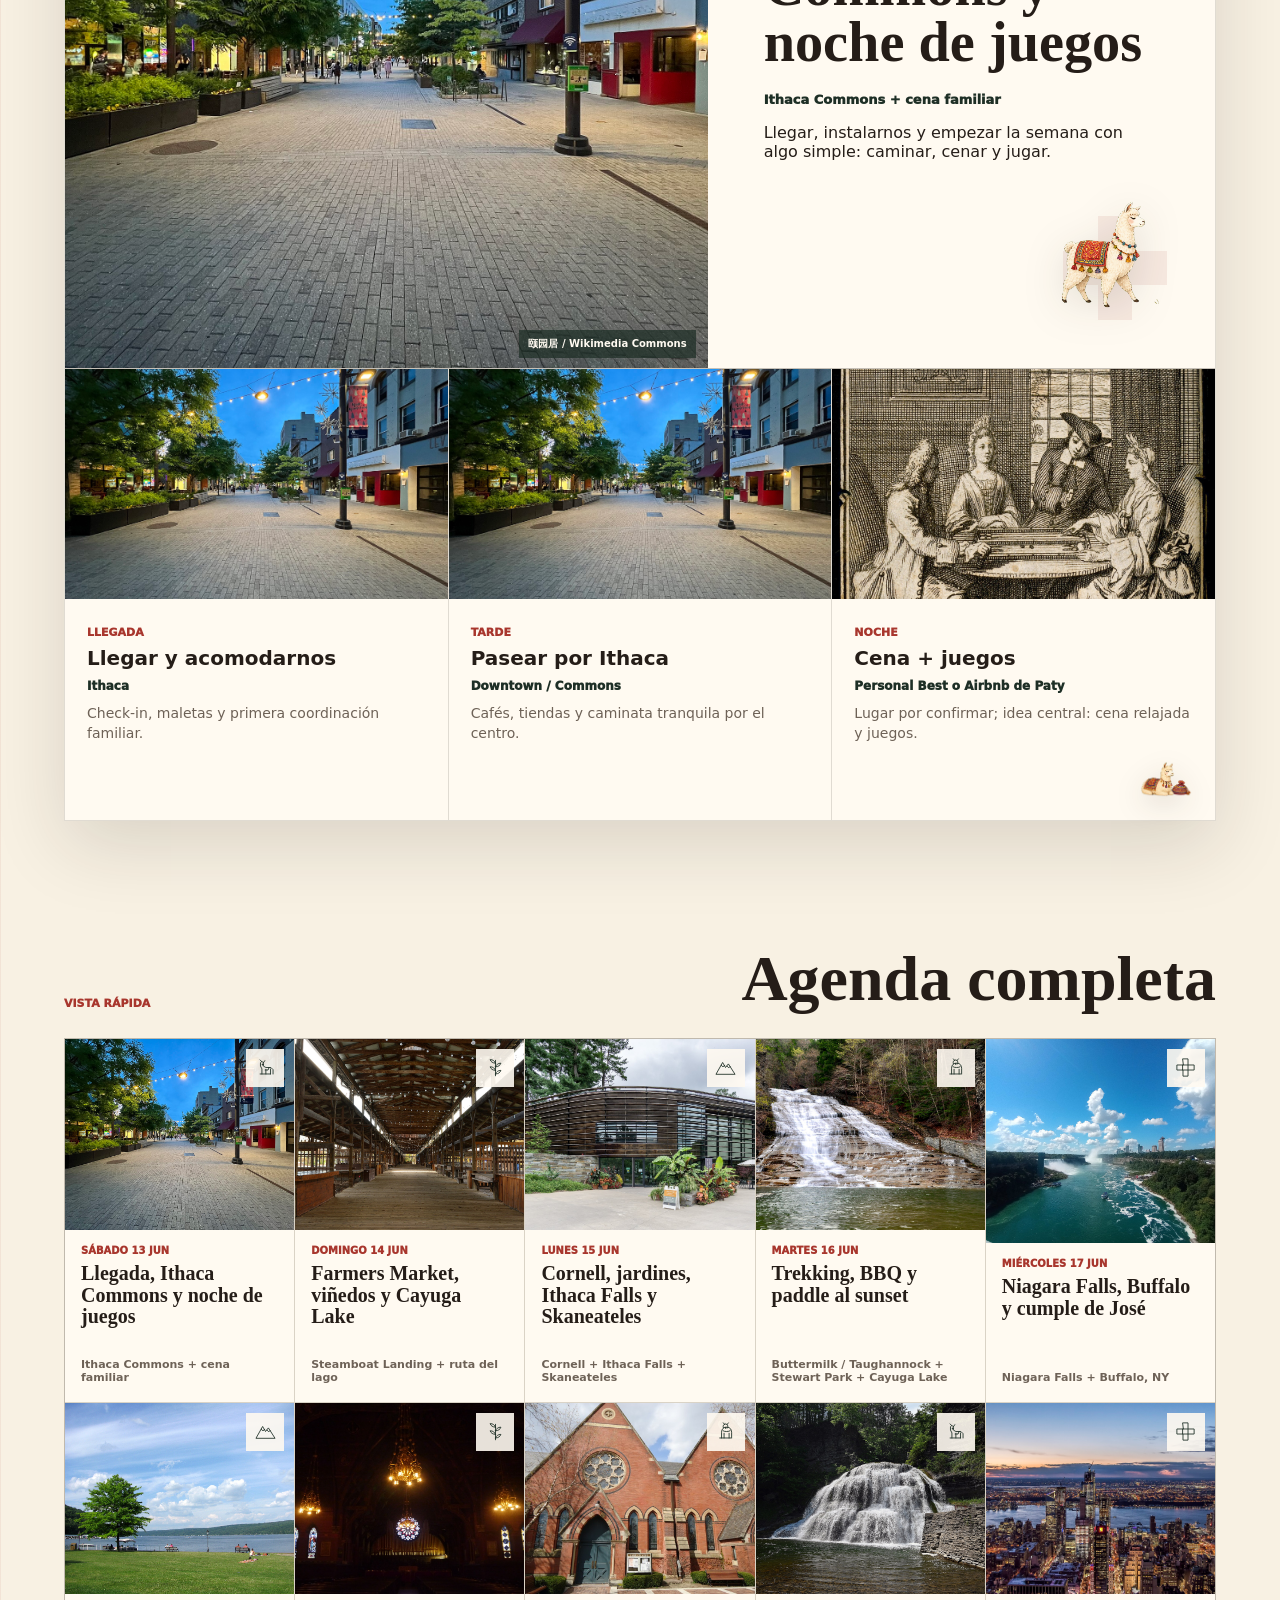
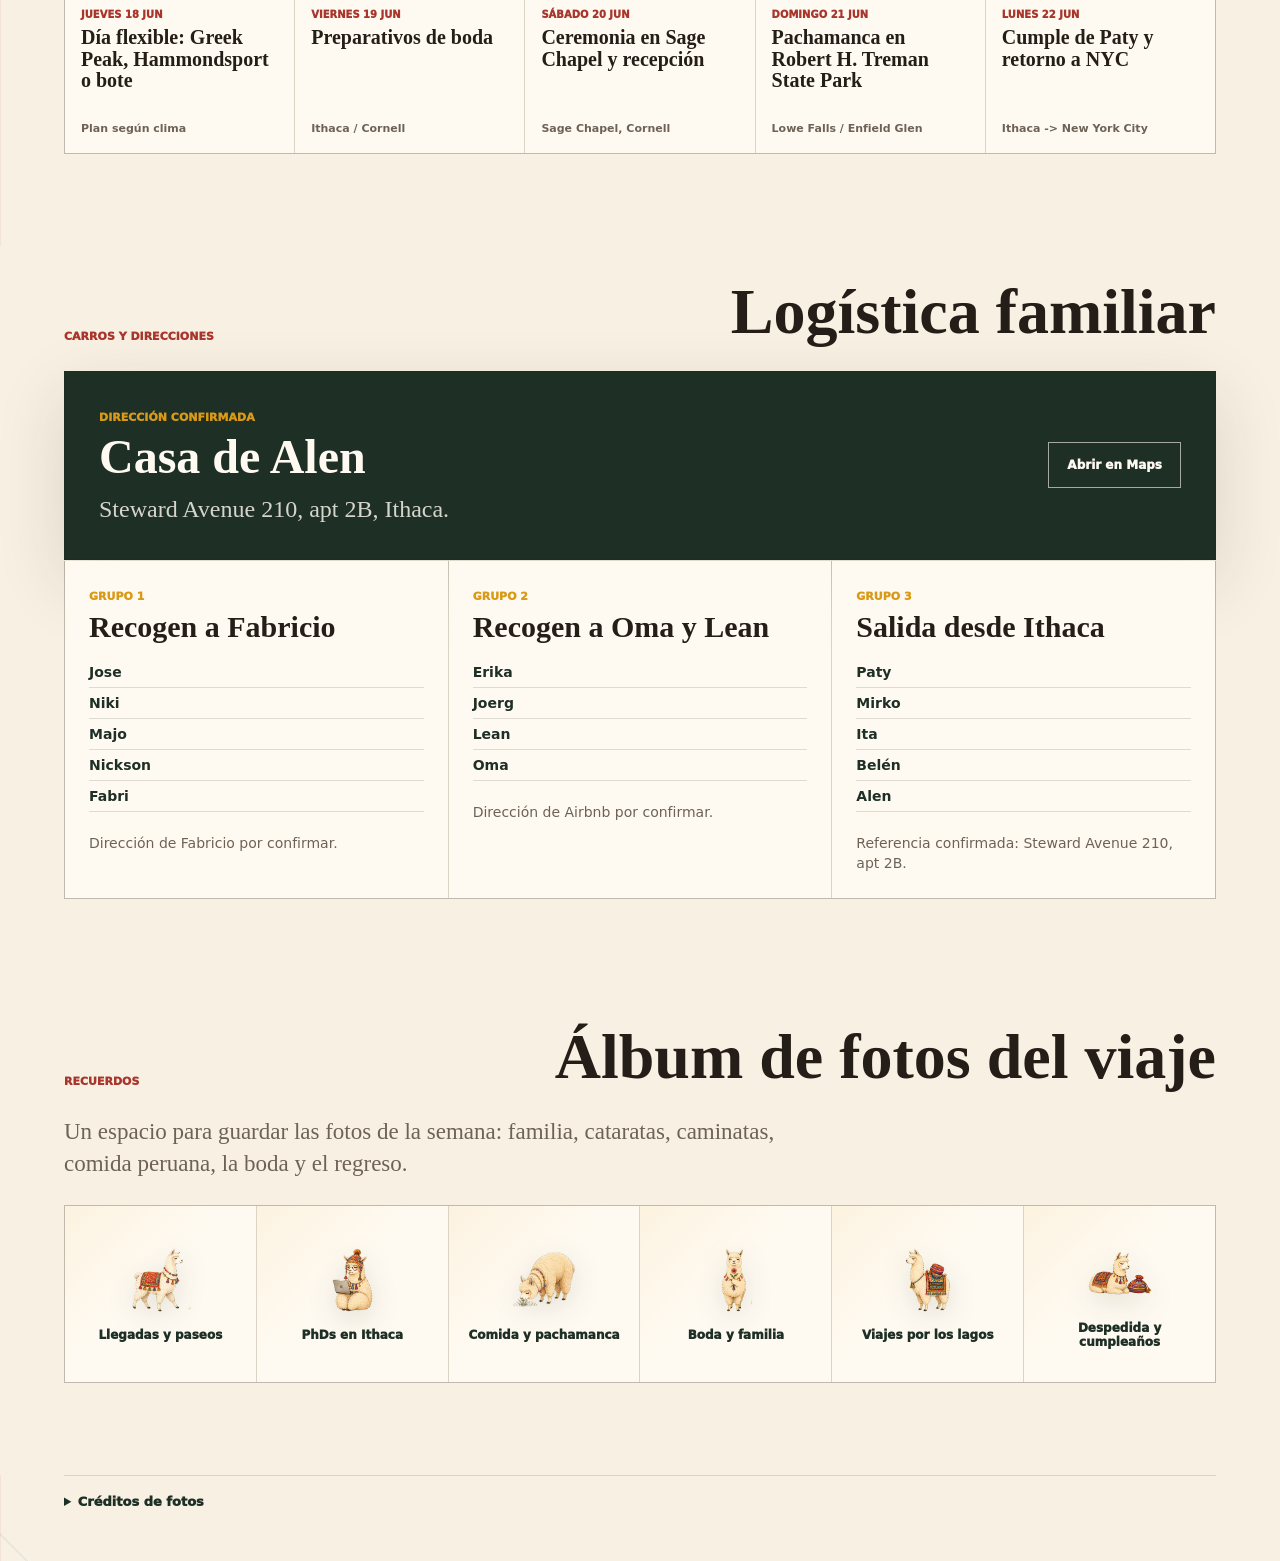
==== commit e954f189: "Fix agenda card title clipping" ====
--- a/wedding-week-site/index.html
+++ b/wedding-week-site/index.html
@@ -12,7 +12,7 @@
       rel="icon"
       href="data:image/svg+xml,%3Csvg xmlns='http://www.w3.org/2000/svg' viewBox='0 0 64 64'%3E%3Crect width='64' height='64' fill='%231e2f26'/%3E%3Ctext x='32' y='39' text-anchor='middle' font-family='Georgia,serif' font-size='18' font-weight='700' fill='%23fff8ec'%3EA+B%3C/text%3E%3C/svg%3E"
     >
-    <link rel="stylesheet" href="./styles.css?v=20260526-logistics6">
+    <link rel="stylesheet" href="./styles.css?v=20260526-agenda1">
   </head>
   <body>
     <svg class="sprite" aria-hidden="true" focusable="false">
@@ -252,6 +252,6 @@
       </footer>
     </main>
 
-    <script src="./script.js?v=20260526-logistics6"></script>
+    <script src="./script.js?v=20260526-agenda1"></script>
   </body>
 </html>
--- a/wedding-week-site/styles.css
+++ b/wedding-week-site/styles.css
@@ -694,6 +694,8 @@
 
 .agenda-card {
   position: relative;
+  display: flex;
+  flex-direction: column;
   min-width: 0;
   border: 0;
   padding: 0;
@@ -704,7 +706,9 @@
 }
 
 .agenda-card img {
+  width: 100%;
   aspect-ratio: 1.2 / 1;
+  object-fit: cover;
 }
 
 .agenda-motif {
@@ -742,11 +746,12 @@
 }
 
 .agenda-card strong {
-  min-height: 68px;
+  min-height: 98px;
   padding-top: 7px;
   font-family: var(--serif);
   font-size: 20px;
   line-height: 1.08;
+  overflow-wrap: break-word;
 }
 
 .agenda-card small {
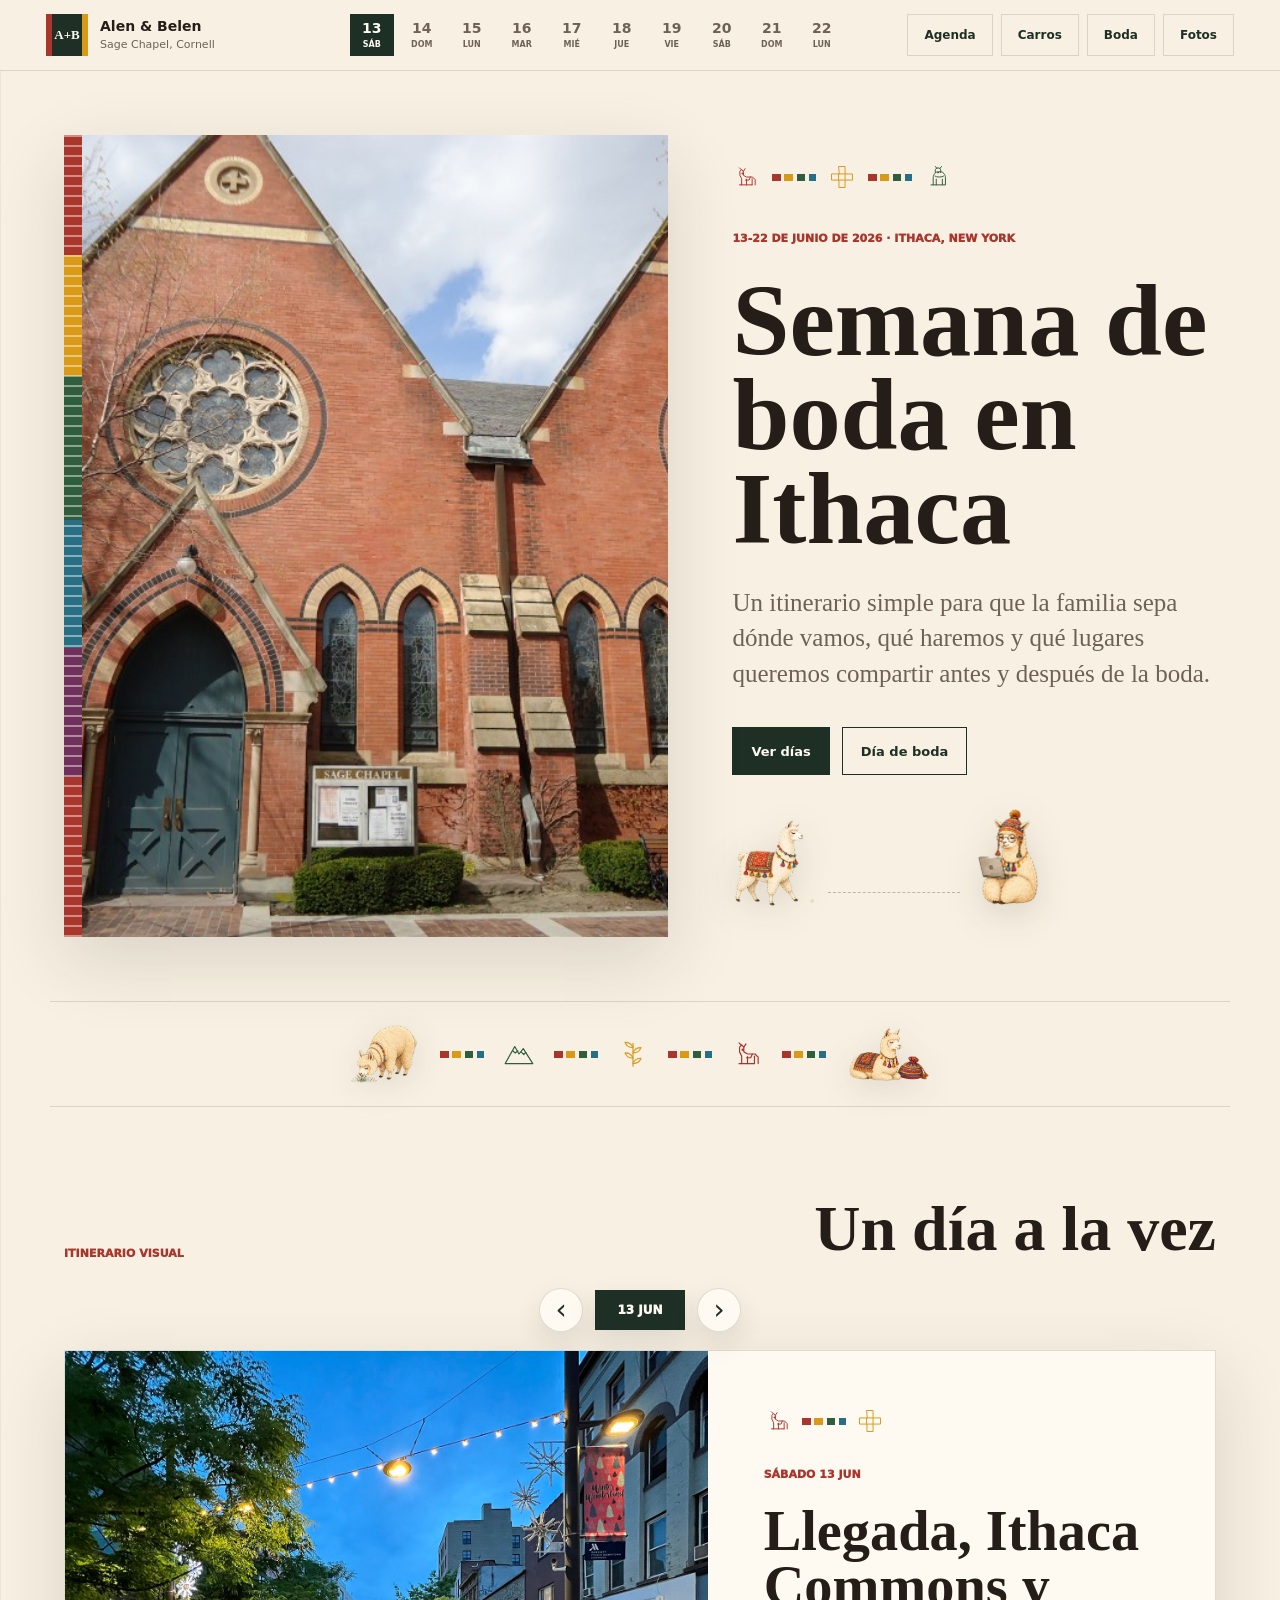
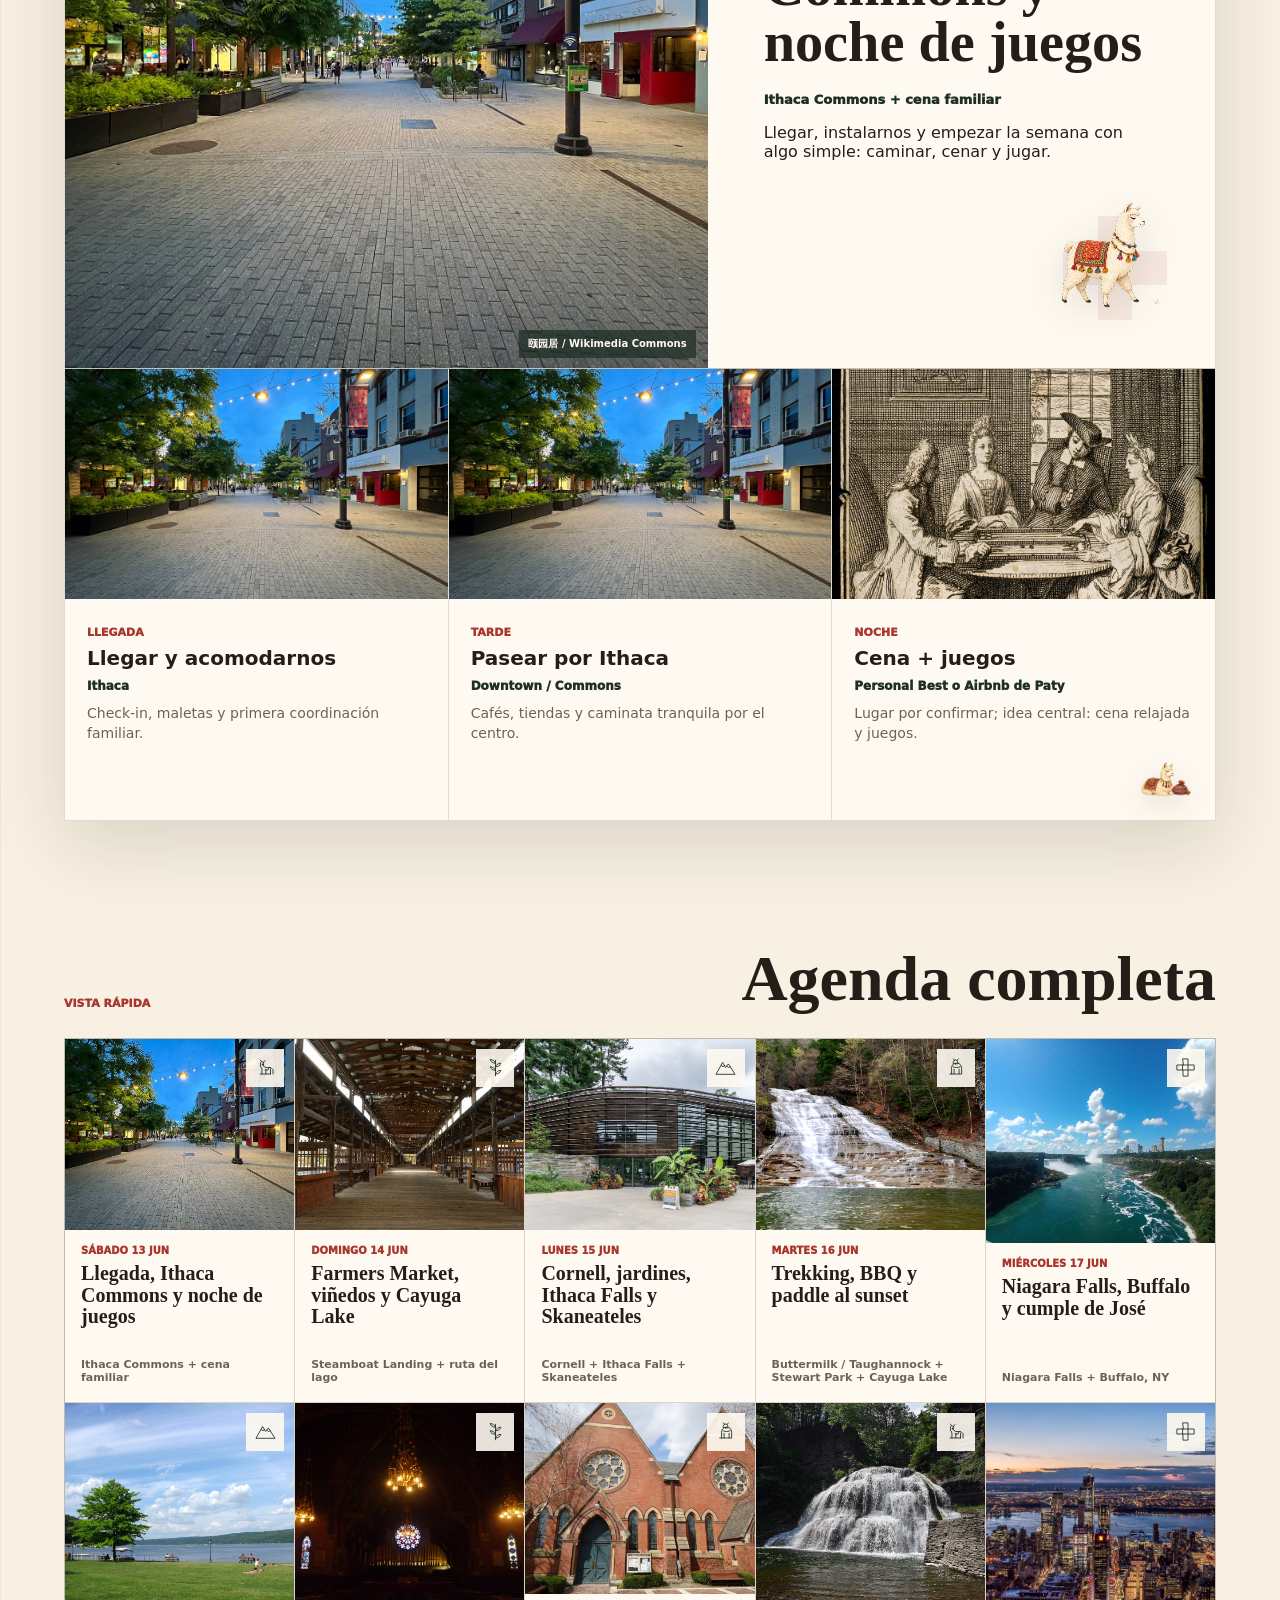
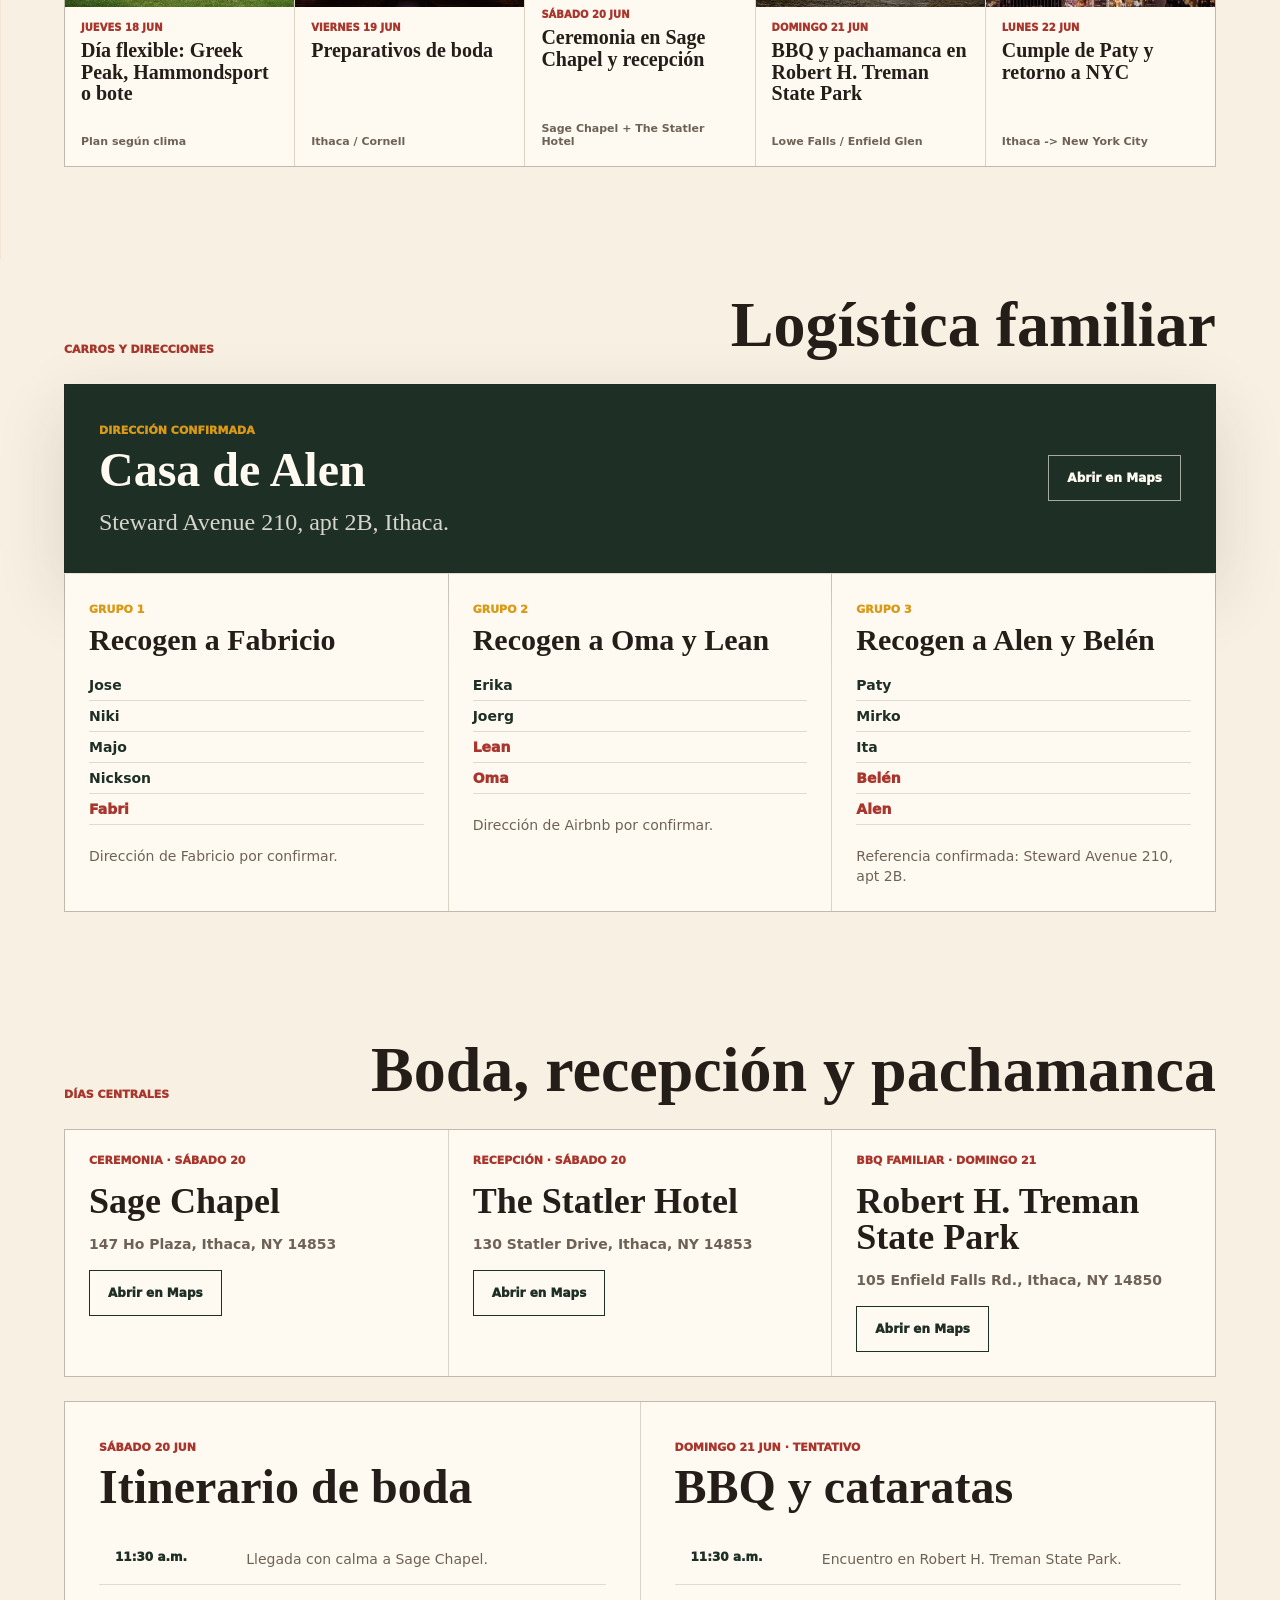
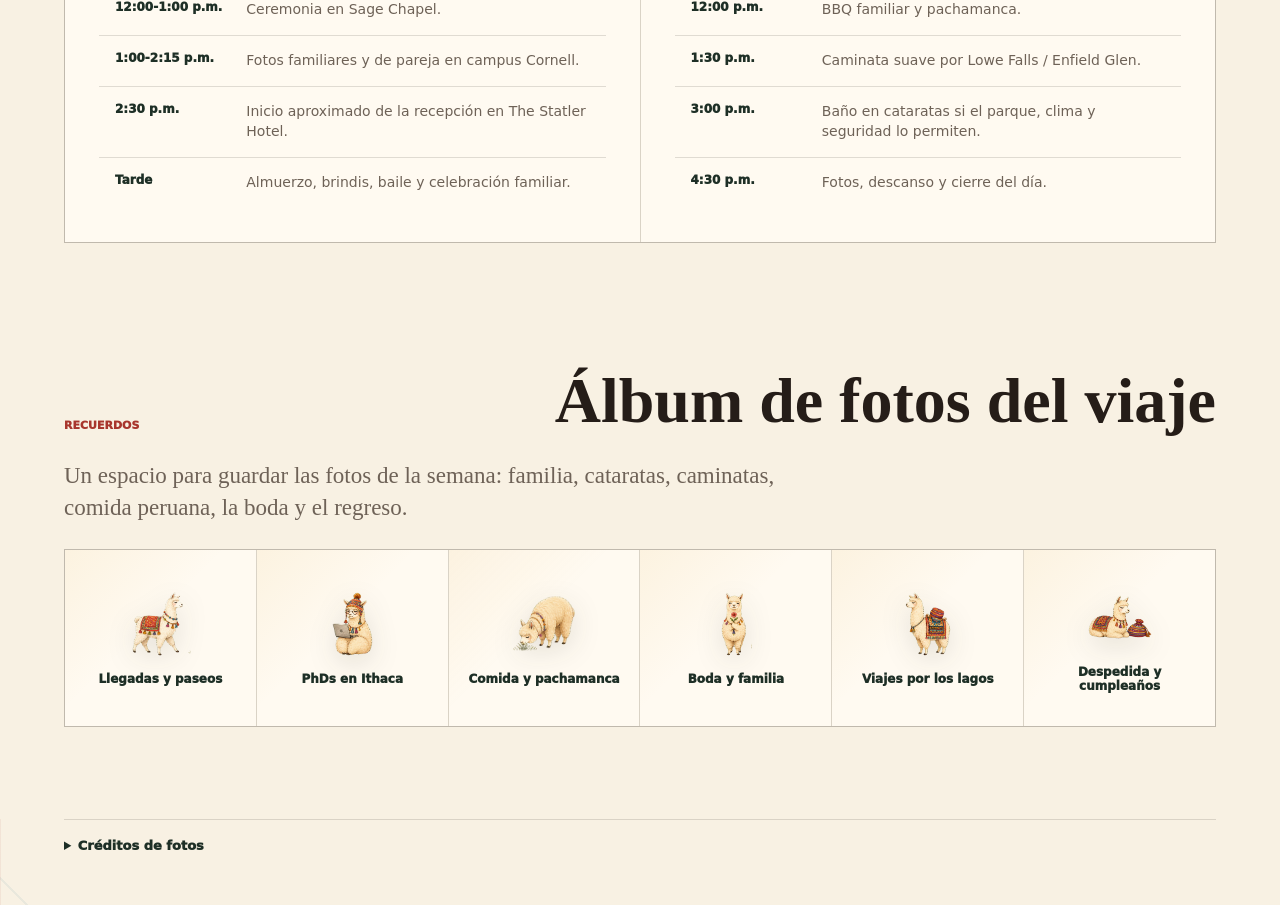
==== commit 698309e8: "Add wedding day maps and schedule details" ====
--- a/wedding-week-site/index.html
+++ b/wedding-week-site/index.html
@@ -12,7 +12,7 @@
       rel="icon"
       href="data:image/svg+xml,%3Csvg xmlns='http://www.w3.org/2000/svg' viewBox='0 0 64 64'%3E%3Crect width='64' height='64' fill='%231e2f26'/%3E%3Ctext x='32' y='39' text-anchor='middle' font-family='Georgia,serif' font-size='18' font-weight='700' fill='%23fff8ec'%3EA+B%3C/text%3E%3C/svg%3E"
     >
-    <link rel="stylesheet" href="./styles.css?v=20260526-agenda1">
+    <link rel="stylesheet" href="./styles.css?v=20260526-weddingdays1">
   </head>
   <body>
     <svg class="sprite" aria-hidden="true" focusable="false">
@@ -67,6 +67,7 @@
       <div class="header-links" aria-label="Secciones rápidas">
         <a class="agenda-link" href="#agenda">Agenda</a>
         <a class="agenda-link" href="#logistica">Carros</a>
+        <a class="agenda-link" href="#boda-info">Boda</a>
         <a class="agenda-link" href="#album">Fotos</a>
       </div>
     </header>
@@ -171,7 +172,7 @@
                 <li>Niki</li>
                 <li>Majo</li>
                 <li>Nickson</li>
-                <li>Fabri</li>
+                <li class="picked-up">Fabri</li>
               </ul>
               <p>Dirección de Fabricio por confirmar.</p>
             </article>
@@ -182,23 +183,136 @@
               <ul>
                 <li>Erika</li>
                 <li>Joerg</li>
-                <li>Lean</li>
-                <li>Oma</li>
+                <li class="picked-up">Lean</li>
+                <li class="picked-up">Oma</li>
               </ul>
               <p>Dirección de Airbnb por confirmar.</p>
             </article>
 
             <article class="car-card">
               <span>Grupo 3</span>
-              <h3>Salida desde Ithaca</h3>
+              <h3>Recogen a Alen y Belén</h3>
               <ul>
                 <li>Paty</li>
                 <li>Mirko</li>
                 <li>Ita</li>
-                <li>Belén</li>
-                <li>Alen</li>
+                <li class="picked-up">Belén</li>
+                <li class="picked-up">Alen</li>
               </ul>
               <p>Referencia confirmada: Steward Avenue 210, apt 2B.</p>
+            </article>
+          </div>
+        </div>
+      </section>
+
+      <section class="wedding-info" id="boda-info">
+        <div class="section-head">
+          <span>Días centrales</span>
+          <h2>Boda, recepción y pachamanca</h2>
+        </div>
+
+        <div class="wedding-shell">
+          <div class="map-grid" aria-label="Mapas de los días de boda">
+            <article class="map-card">
+              <span>Ceremonia · sábado 20</span>
+              <h3>Sage Chapel</h3>
+              <p>147 Ho Plaza, Ithaca, NY 14853</p>
+              <a
+                class="map-button map-button-light"
+                href="https://www.google.com/maps/search/?api=1&query=147%20Ho%20Plaza%2C%20Ithaca%2C%20NY%2014853"
+                target="_blank"
+                rel="noreferrer"
+              >
+                Abrir en Maps
+              </a>
+            </article>
+
+            <article class="map-card">
+              <span>Recepción · sábado 20</span>
+              <h3>The Statler Hotel</h3>
+              <p>130 Statler Drive, Ithaca, NY 14853</p>
+              <a
+                class="map-button map-button-light"
+                href="https://www.google.com/maps/search/?api=1&query=130%20Statler%20Drive%2C%20Ithaca%2C%20NY%2014853"
+                target="_blank"
+                rel="noreferrer"
+              >
+                Abrir en Maps
+              </a>
+            </article>
+
+            <article class="map-card">
+              <span>BBQ familiar · domingo 21</span>
+              <h3>Robert H. Treman State Park</h3>
+              <p>105 Enfield Falls Rd., Ithaca, NY 14850</p>
+              <a
+                class="map-button map-button-light"
+                href="https://www.google.com/maps/search/?api=1&query=105%20Enfield%20Falls%20Rd%2C%20Ithaca%2C%20NY%2014850"
+                target="_blank"
+                rel="noreferrer"
+              >
+                Abrir en Maps
+              </a>
+            </article>
+          </div>
+
+          <div class="timeline-grid">
+            <article class="timeline-day">
+              <div class="timeline-title">
+                <span>Sábado 20 JUN</span>
+                <h3>Itinerario de boda</h3>
+              </div>
+              <ol class="hour-list">
+                <li>
+                  <time>11:30 a.m.</time>
+                  <p>Llegada con calma a Sage Chapel.</p>
+                </li>
+                <li>
+                  <time>12:00-1:00 p.m.</time>
+                  <p>Ceremonia en Sage Chapel.</p>
+                </li>
+                <li>
+                  <time>1:00-2:15 p.m.</time>
+                  <p>Fotos familiares y de pareja en campus Cornell.</p>
+                </li>
+                <li>
+                  <time>2:30 p.m.</time>
+                  <p>Inicio aproximado de la recepción en The Statler Hotel.</p>
+                </li>
+                <li>
+                  <time>Tarde</time>
+                  <p>Almuerzo, brindis, baile y celebración familiar.</p>
+                </li>
+              </ol>
+            </article>
+
+            <article class="timeline-day">
+              <div class="timeline-title">
+                <span>Domingo 21 JUN · tentativo</span>
+                <h3>BBQ y cataratas</h3>
+              </div>
+              <ol class="hour-list">
+                <li>
+                  <time>11:30 a.m.</time>
+                  <p>Encuentro en Robert H. Treman State Park.</p>
+                </li>
+                <li>
+                  <time>12:00 p.m.</time>
+                  <p>BBQ familiar y pachamanca.</p>
+                </li>
+                <li>
+                  <time>1:30 p.m.</time>
+                  <p>Caminata suave por Lowe Falls / Enfield Glen.</p>
+                </li>
+                <li>
+                  <time>3:00 p.m.</time>
+                  <p>Baño en cataratas si el parque, clima y seguridad lo permiten.</p>
+                </li>
+                <li>
+                  <time>4:30 p.m.</time>
+                  <p>Fotos, descanso y cierre del día.</p>
+                </li>
+              </ol>
             </article>
           </div>
         </div>
@@ -252,6 +366,6 @@
       </footer>
     </main>
 
-    <script src="./script.js?v=20260526-agenda1"></script>
+    <script src="./script.js?v=20260526-weddingdays1"></script>
   </body>
 </html>
--- a/wedding-week-site/styles.css
+++ b/wedding-week-site/styles.css
@@ -444,6 +444,7 @@
 .itinerary,
 .agenda,
 .logistics,
+.wedding-info,
 .album {
   padding: 92px clamp(18px, 5vw, 76px);
 }
@@ -864,8 +865,129 @@
   font-weight: 900;
 }
 
+.car-card li.picked-up {
+  color: var(--red);
+  font-weight: 950;
+}
+
 .car-card p {
   margin: 22px 0 0;
+  color: var(--muted);
+  font-size: 14px;
+  line-height: 1.42;
+}
+
+.wedding-info {
+  position: relative;
+  background: var(--paper);
+  padding-top: 36px;
+}
+
+.wedding-shell {
+  width: min(1180px, 100%);
+  margin: 0 auto;
+}
+
+.map-grid,
+.timeline-grid {
+  display: grid;
+  gap: 1px;
+  border: 1px solid var(--line);
+  background: var(--line);
+}
+
+.map-grid {
+  grid-template-columns: repeat(3, minmax(0, 1fr));
+}
+
+.map-card,
+.timeline-day {
+  min-width: 0;
+  background: var(--surface);
+}
+
+.map-card {
+  display: grid;
+  gap: 16px;
+  align-content: start;
+  padding: 24px;
+}
+
+.map-card span,
+.timeline-title span {
+  color: var(--red);
+  font-size: 11px;
+  font-weight: 950;
+  text-transform: uppercase;
+}
+
+.map-card h3,
+.timeline-title h3 {
+  margin: 0;
+  font-family: var(--serif);
+  line-height: 1;
+}
+
+.map-card h3 {
+  font-size: clamp(26px, 3vw, 36px);
+}
+
+.map-card p {
+  margin: 0;
+  color: var(--muted);
+  font-size: 14px;
+  font-weight: 850;
+  line-height: 1.35;
+}
+
+.map-button-light {
+  width: fit-content;
+  border-color: var(--deep);
+  color: var(--deep);
+}
+
+.timeline-grid {
+  grid-template-columns: repeat(2, minmax(0, 1fr));
+  margin-top: 24px;
+}
+
+.timeline-day {
+  padding: clamp(22px, 4vw, 34px);
+}
+
+.timeline-title h3 {
+  margin-top: 8px;
+  font-size: clamp(32px, 4vw, 48px);
+}
+
+.hour-list {
+  display: grid;
+  gap: 1px;
+  margin: 24px 0 0;
+  padding: 0;
+  background: var(--line);
+  list-style: none;
+}
+
+.hour-list li {
+  display: grid;
+  grid-template-columns: minmax(110px, 0.36fr) 1fr;
+  gap: 18px;
+  align-items: start;
+  background: var(--surface);
+  padding: 15px 0;
+}
+
+.hour-list time {
+  padding-left: 16px;
+  color: var(--deep);
+  font-size: 12px;
+  font-weight: 950;
+}
+
+.hour-list p {
+  margin: 0;
+  padding-right: 16px;
   color: var(--muted);
   font-size: 14px;
   line-height: 1.42;
@@ -1040,6 +1162,11 @@
     grid-template-columns: repeat(2, minmax(0, 1fr));
   }
 
+  .map-grid,
+  .timeline-grid {
+    grid-template-columns: 1fr;
+  }
+
   .car-grid {
     grid-template-columns: 1fr;
   }
@@ -1082,6 +1209,7 @@
   .itinerary,
   .agenda,
   .logistics,
+  .wedding-info,
   .album {
     padding-left: 14px;
     padding-right: 14px;
@@ -1220,6 +1348,21 @@
 
   .map-button {
     width: 100%;
+  }
+
+  .map-card,
+  .timeline-day {
+    padding: 22px;
+  }
+
+  .hour-list li {
+    grid-template-columns: 1fr;
+    gap: 6px;
+  }
+
+  .hour-list time,
+  .hour-list p {
+    padding-inline: 16px;
   }
 
   .car-card {
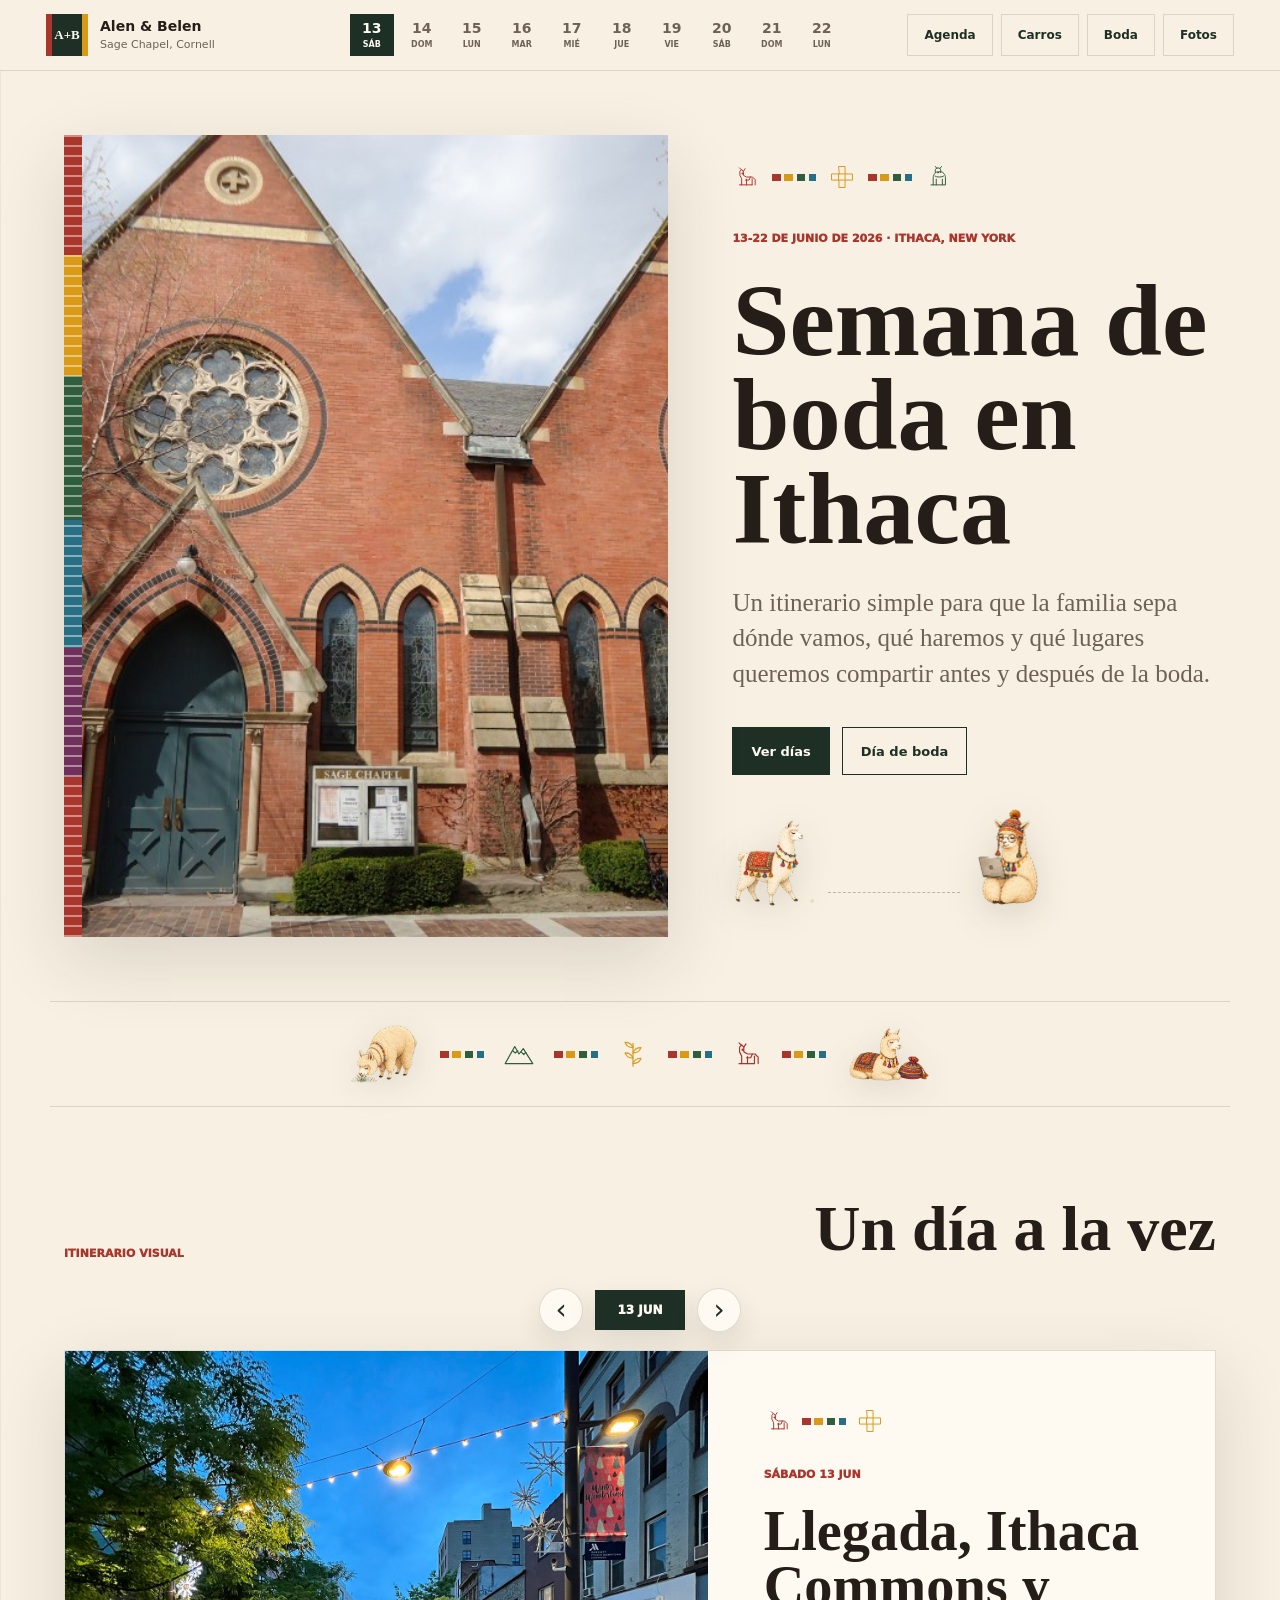
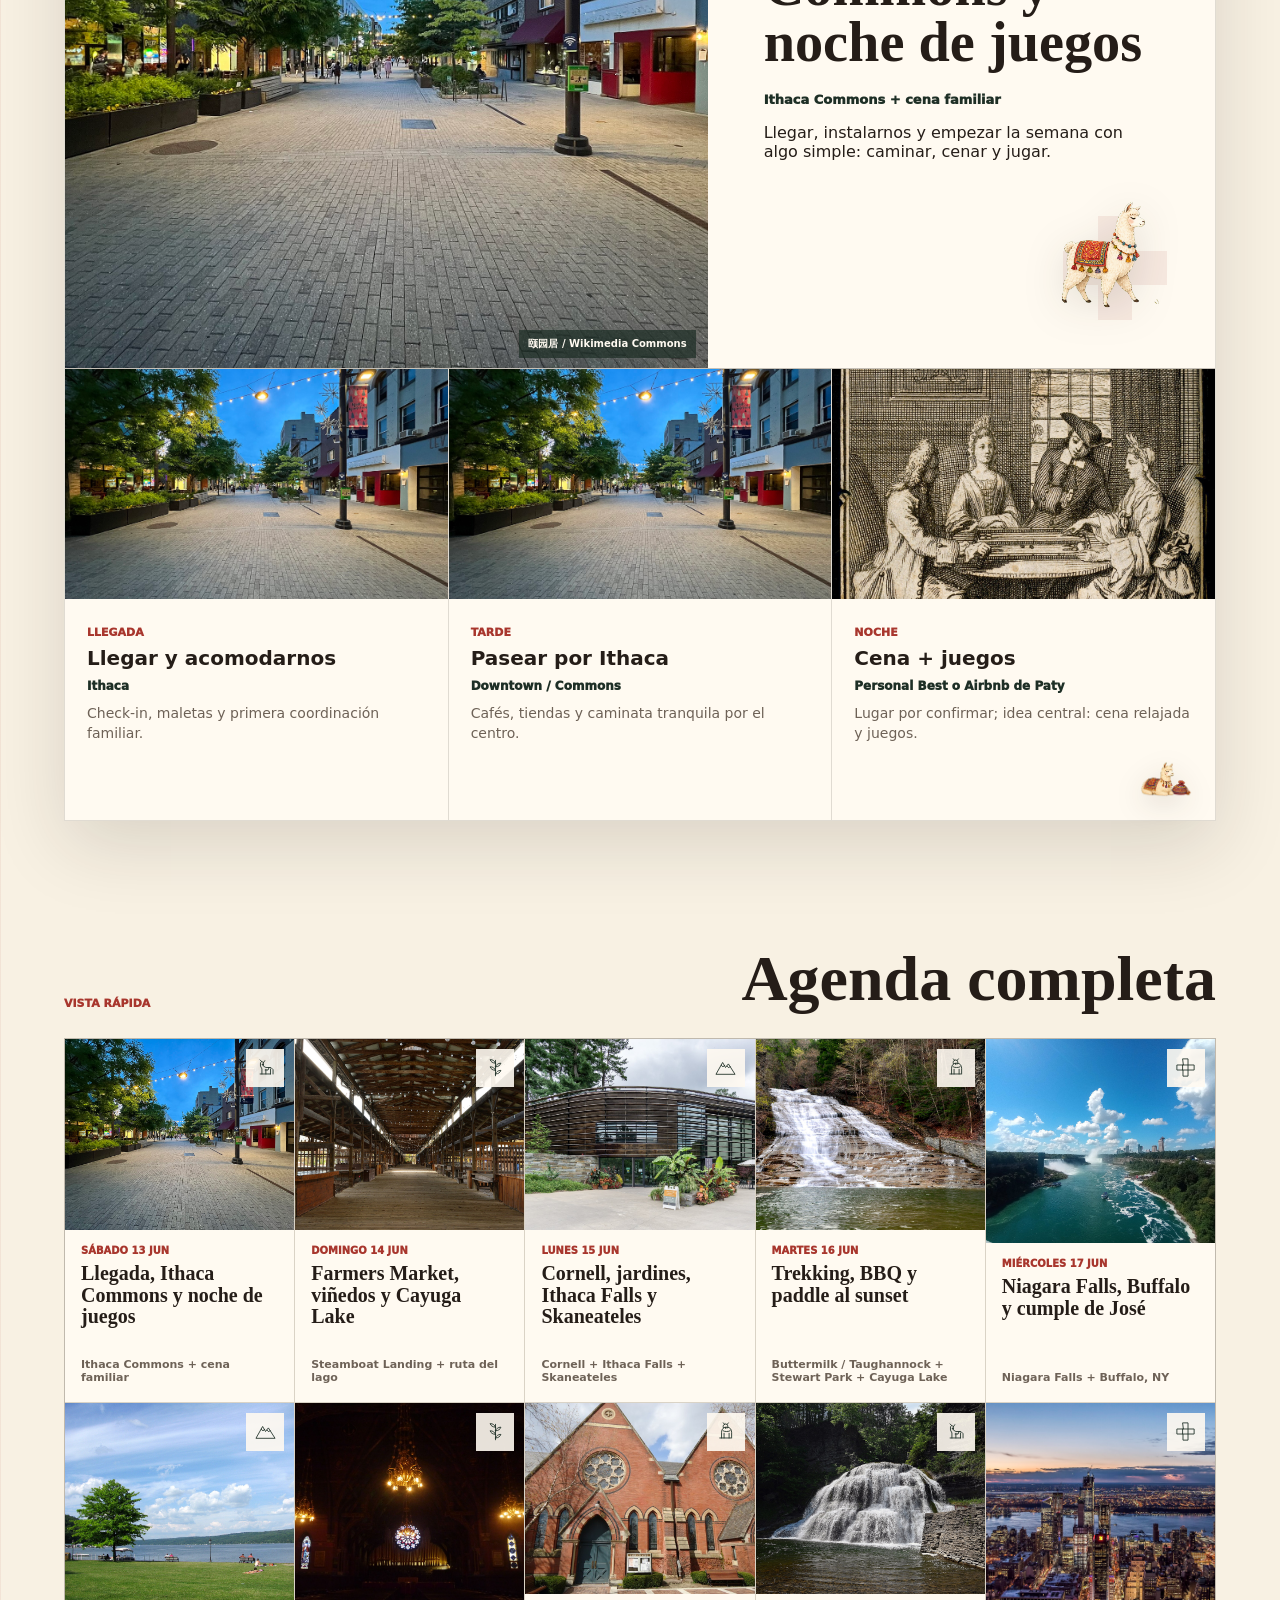
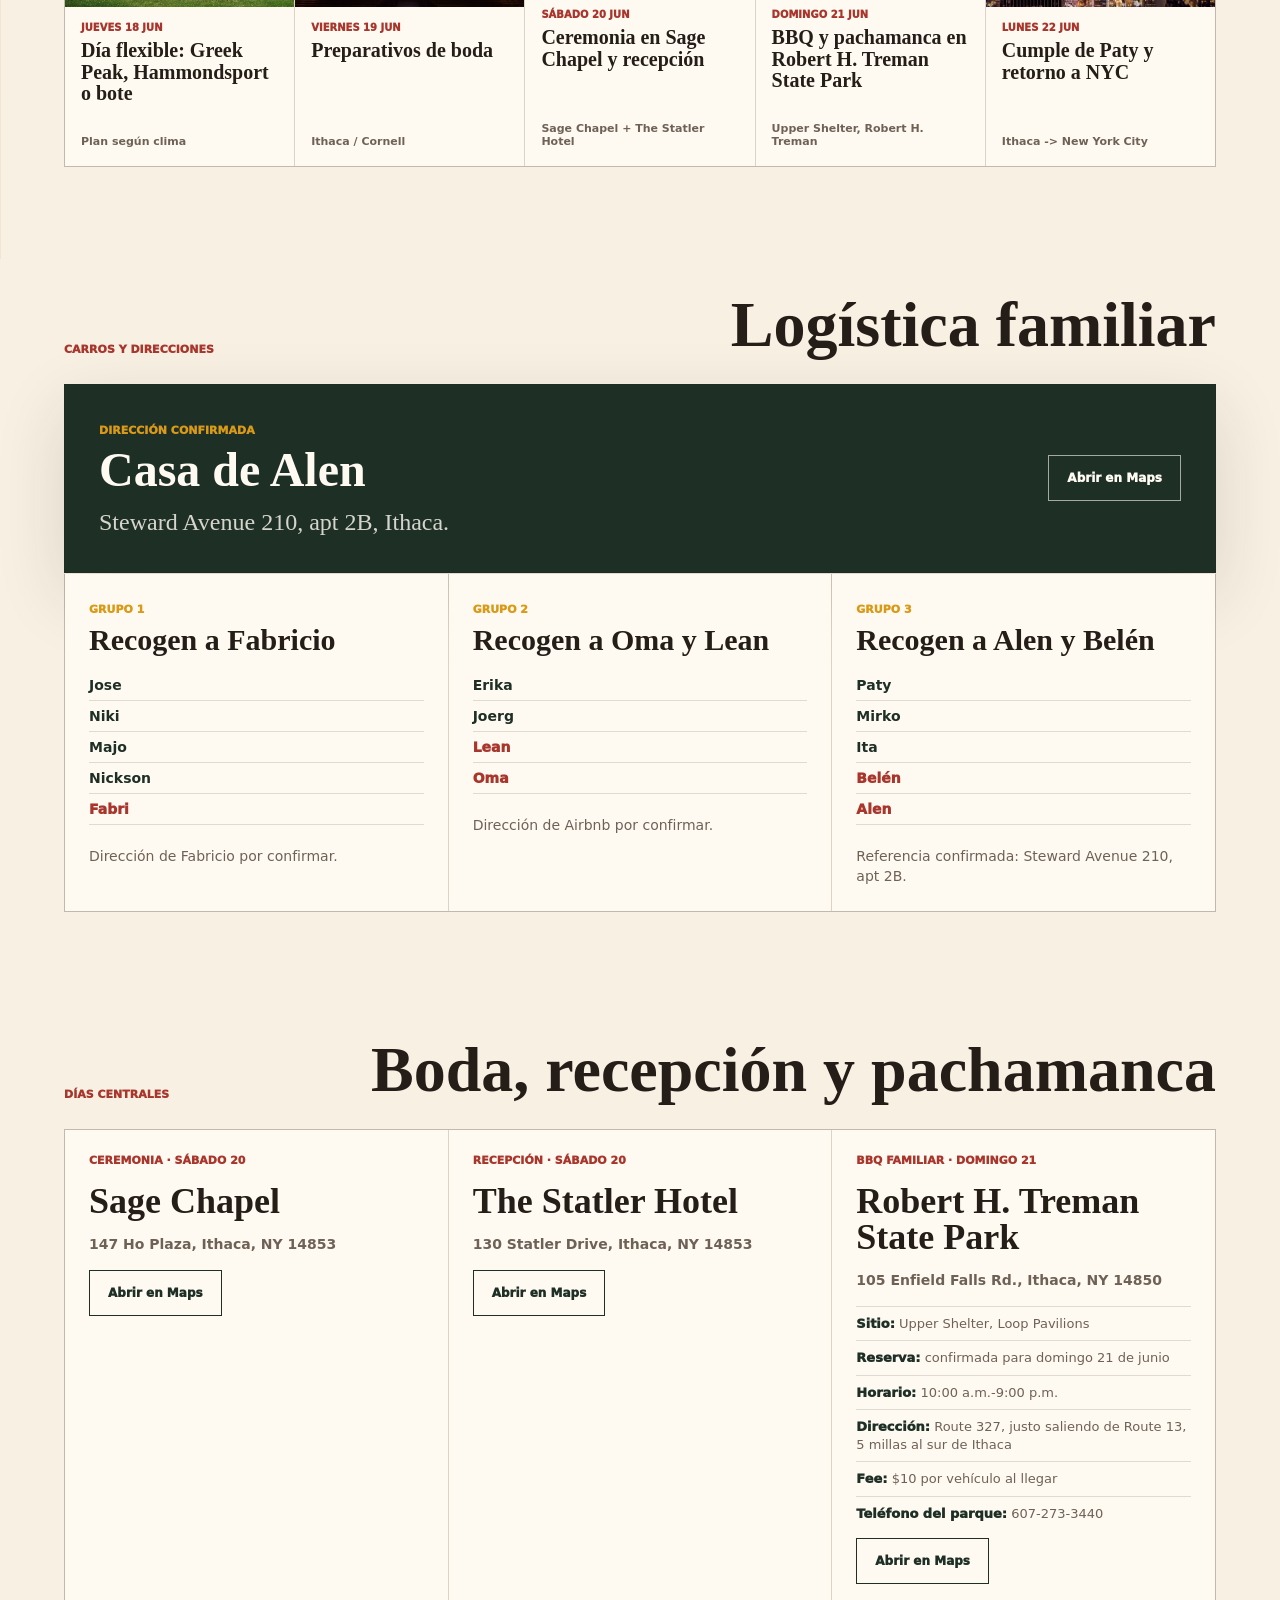
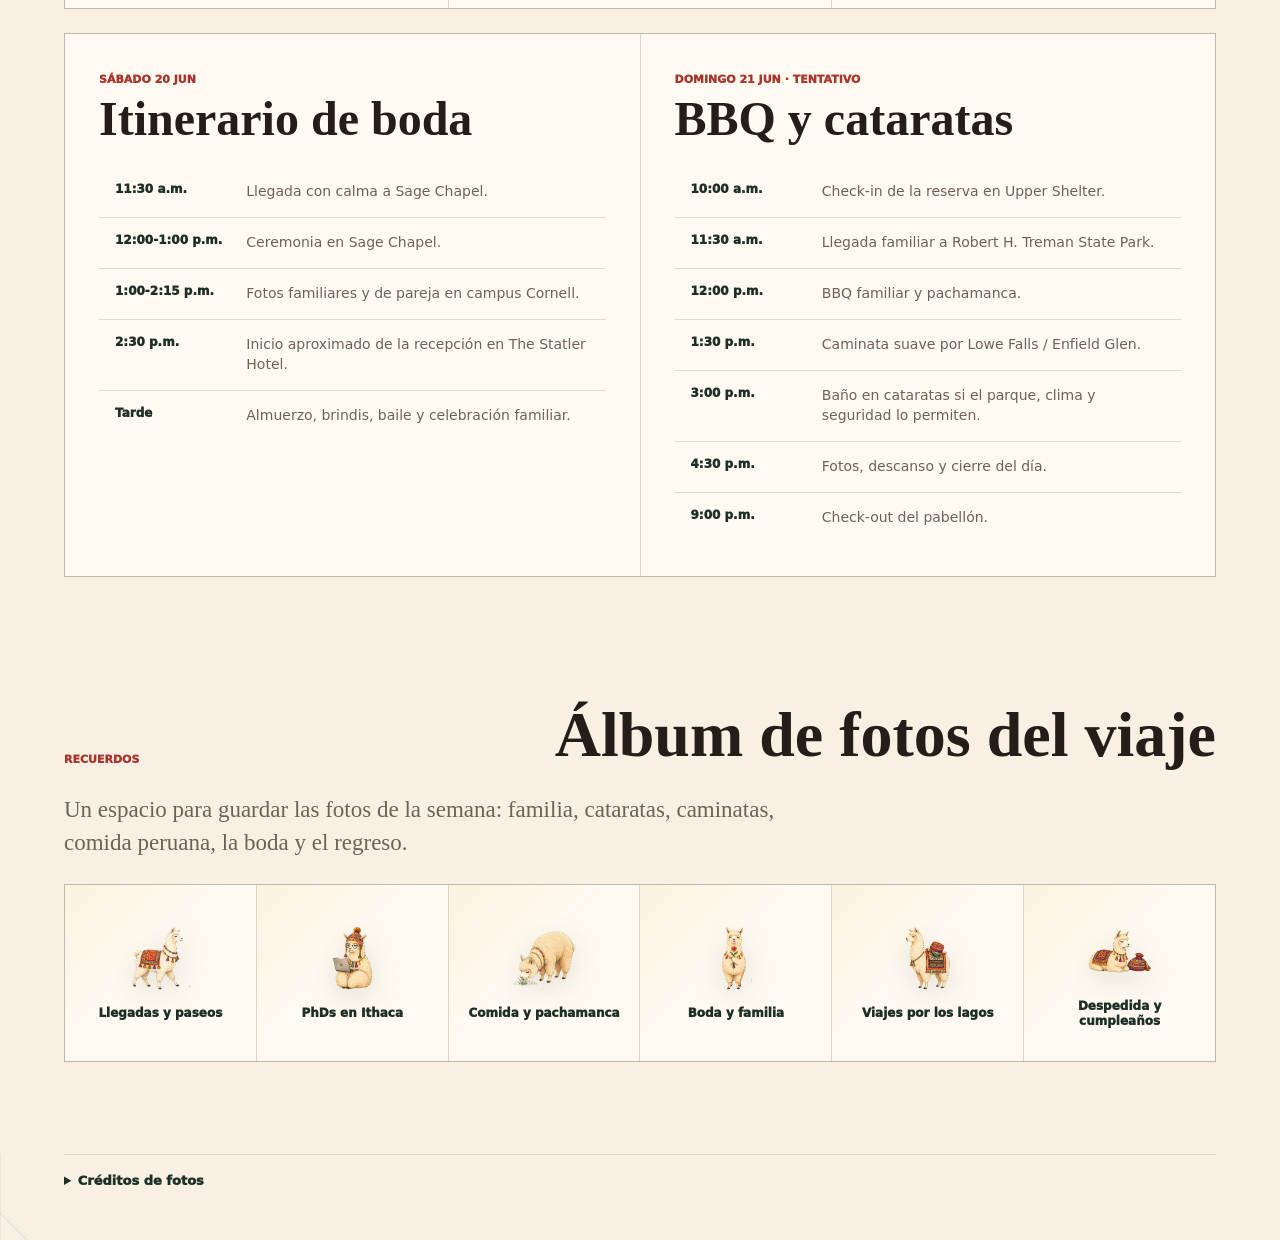
==== commit b995fa03: "Add BBQ reservation logistics" ====
--- a/wedding-week-site/index.html
+++ b/wedding-week-site/index.html
@@ -12,7 +12,7 @@
       rel="icon"
       href="data:image/svg+xml,%3Csvg xmlns='http://www.w3.org/2000/svg' viewBox='0 0 64 64'%3E%3Crect width='64' height='64' fill='%231e2f26'/%3E%3Ctext x='32' y='39' text-anchor='middle' font-family='Georgia,serif' font-size='18' font-weight='700' fill='%23fff8ec'%3EA+B%3C/text%3E%3C/svg%3E"
     >
-    <link rel="stylesheet" href="./styles.css?v=20260526-weddingdays1">
+    <link rel="stylesheet" href="./styles.css?v=20260526-bbq1">
   </head>
   <body>
     <svg class="sprite" aria-hidden="true" focusable="false">
@@ -245,6 +245,14 @@
               <span>BBQ familiar · domingo 21</span>
               <h3>Robert H. Treman State Park</h3>
               <p>105 Enfield Falls Rd., Ithaca, NY 14850</p>
+              <ul class="info-list">
+                <li><strong>Sitio:</strong> Upper Shelter, Loop Pavilions</li>
+                <li><strong>Reserva:</strong> confirmada para domingo 21 de junio</li>
+                <li><strong>Horario:</strong> 10:00 a.m.-9:00 p.m.</li>
+                <li><strong>Dirección:</strong> Route 327, justo saliendo de Route 13, 5 millas al sur de Ithaca</li>
+                <li><strong>Fee:</strong> $10 por vehículo al llegar</li>
+                <li><strong>Teléfono del parque:</strong> 607-273-3440</li>
+              </ul>
               <a
                 class="map-button map-button-light"
                 href="https://www.google.com/maps/search/?api=1&query=105%20Enfield%20Falls%20Rd%2C%20Ithaca%2C%20NY%2014850"
@@ -293,8 +301,12 @@
               </div>
               <ol class="hour-list">
                 <li>
+                  <time>10:00 a.m.</time>
+                  <p>Check-in de la reserva en Upper Shelter.</p>
+                </li>
+                <li>
                   <time>11:30 a.m.</time>
-                  <p>Encuentro en Robert H. Treman State Park.</p>
+                  <p>Llegada familiar a Robert H. Treman State Park.</p>
                 </li>
                 <li>
                   <time>12:00 p.m.</time>
@@ -311,6 +323,10 @@
                 <li>
                   <time>4:30 p.m.</time>
                   <p>Fotos, descanso y cierre del día.</p>
+                </li>
+                <li>
+                  <time>9:00 p.m.</time>
+                  <p>Check-out del pabellón.</p>
                 </li>
               </ol>
             </article>
@@ -366,6 +382,6 @@
       </footer>
     </main>
 
-    <script src="./script.js?v=20260526-weddingdays1"></script>
+    <script src="./script.js?v=20260526-bbq1"></script>
   </body>
 </html>
--- a/wedding-week-site/styles.css
+++ b/wedding-week-site/styles.css
@@ -940,6 +940,27 @@
   line-height: 1.35;
 }
 
+.info-list {
+  display: grid;
+  gap: 8px;
+  margin: 0;
+  padding: 0;
+  list-style: none;
+}
+
+.info-list li {
+  border-top: 1px solid var(--line);
+  padding-top: 8px;
+  color: var(--muted);
+  font-size: 13px;
+  line-height: 1.35;
+}
+
+.info-list strong {
+  color: var(--deep);
+  font-weight: 950;
+}
+
 .map-button-light {
   width: fit-content;
   border-color: var(--deep);
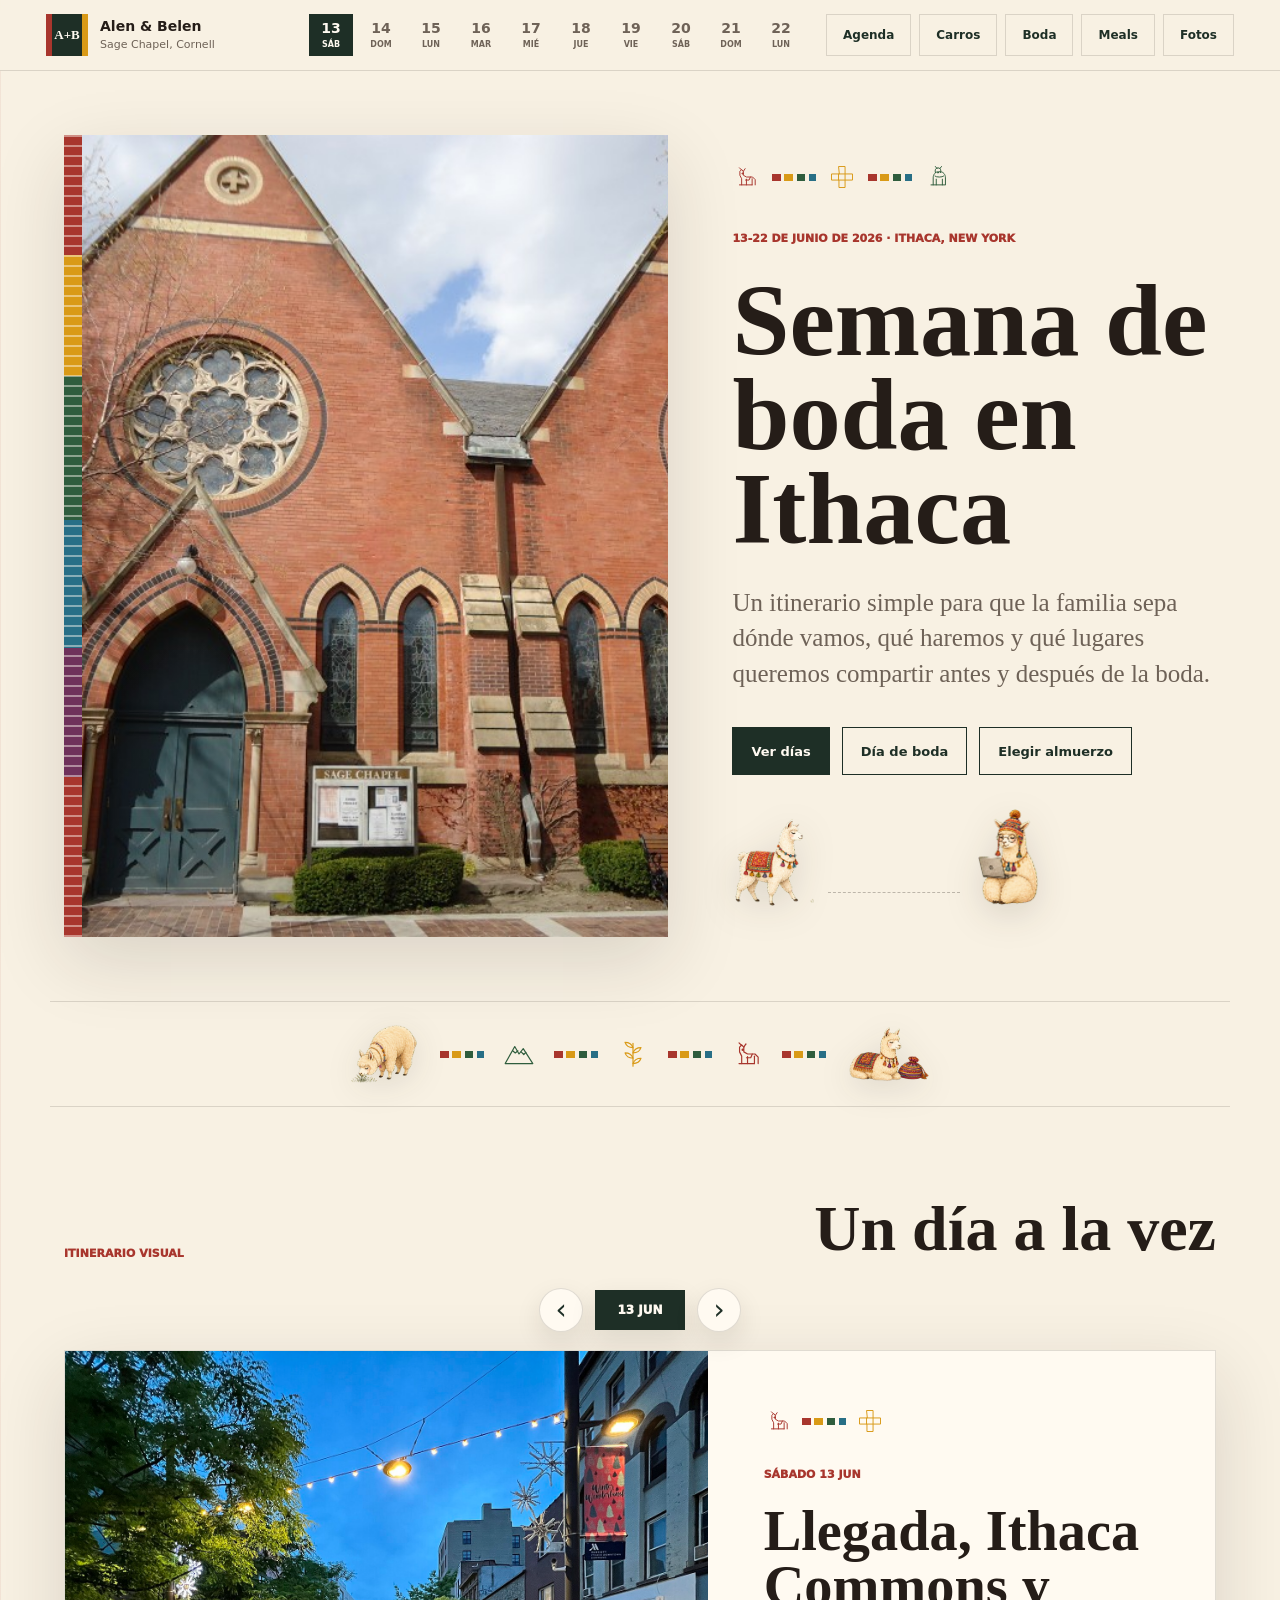
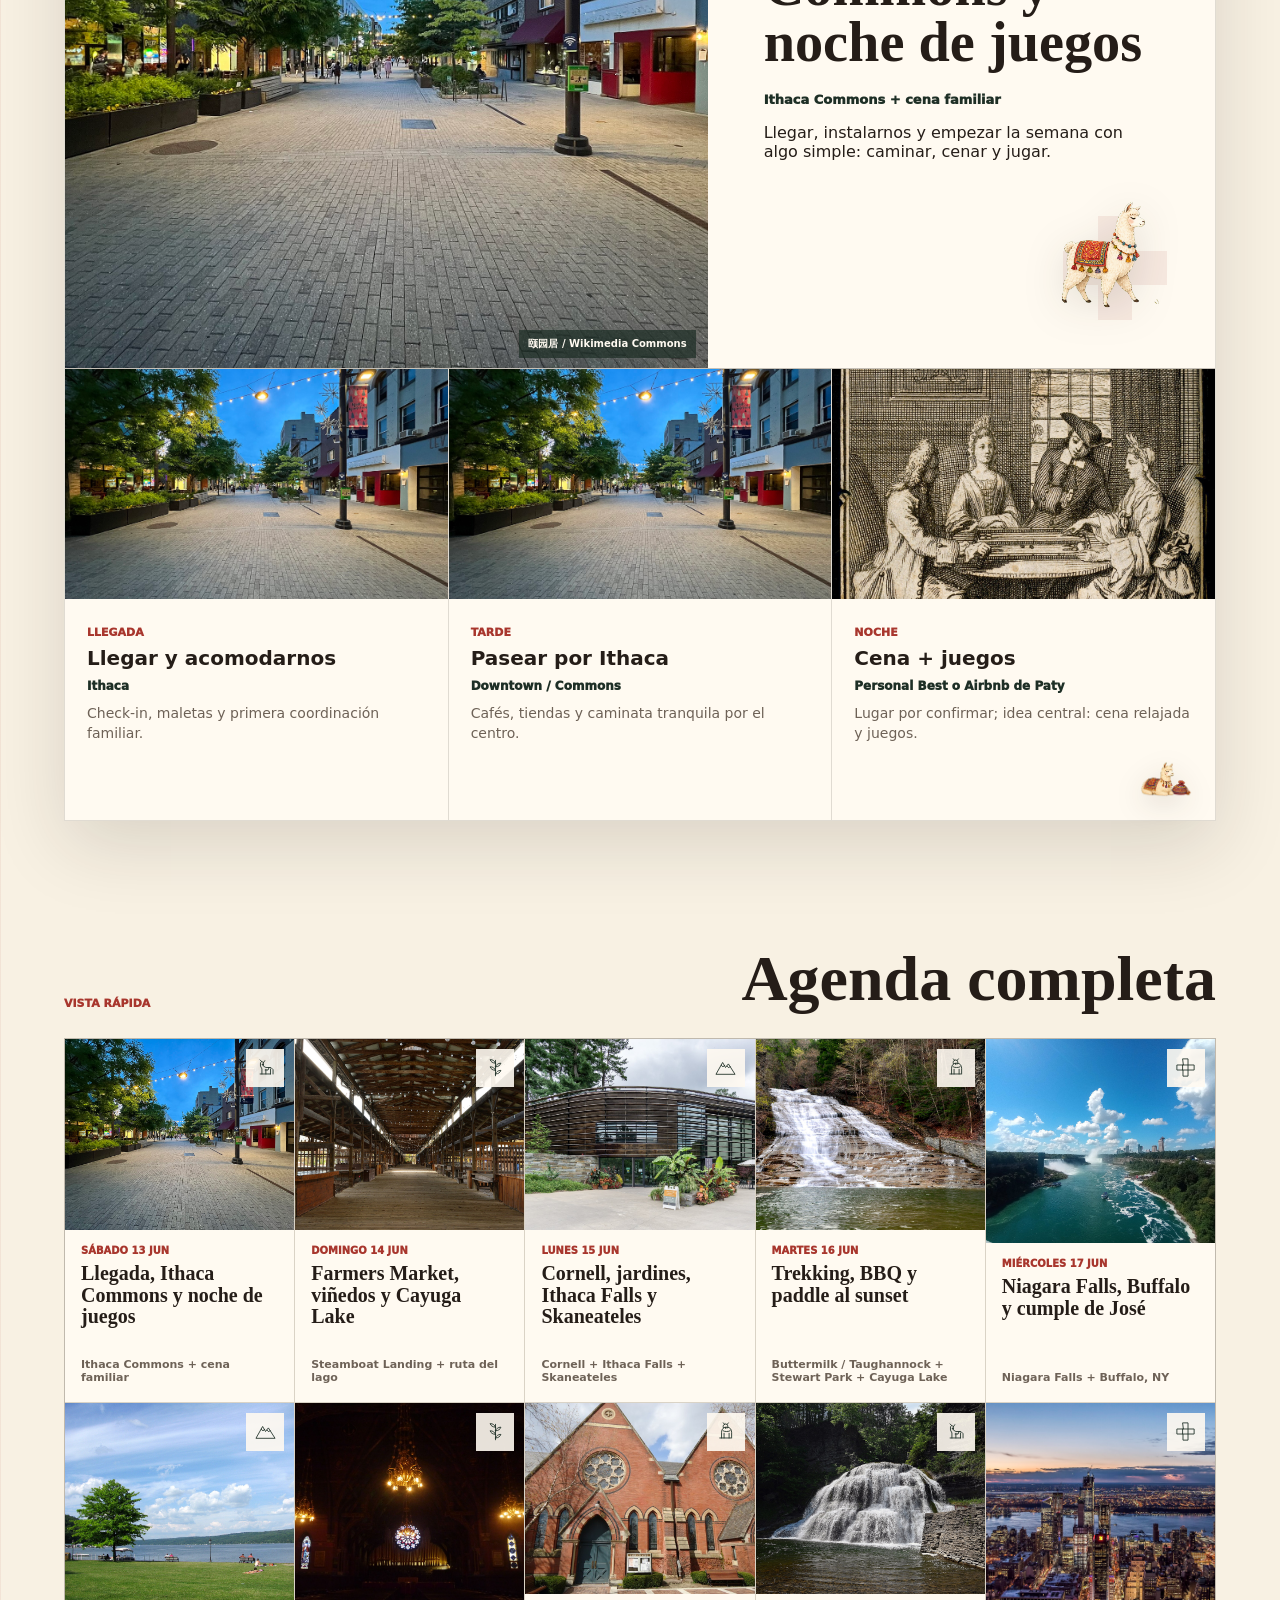
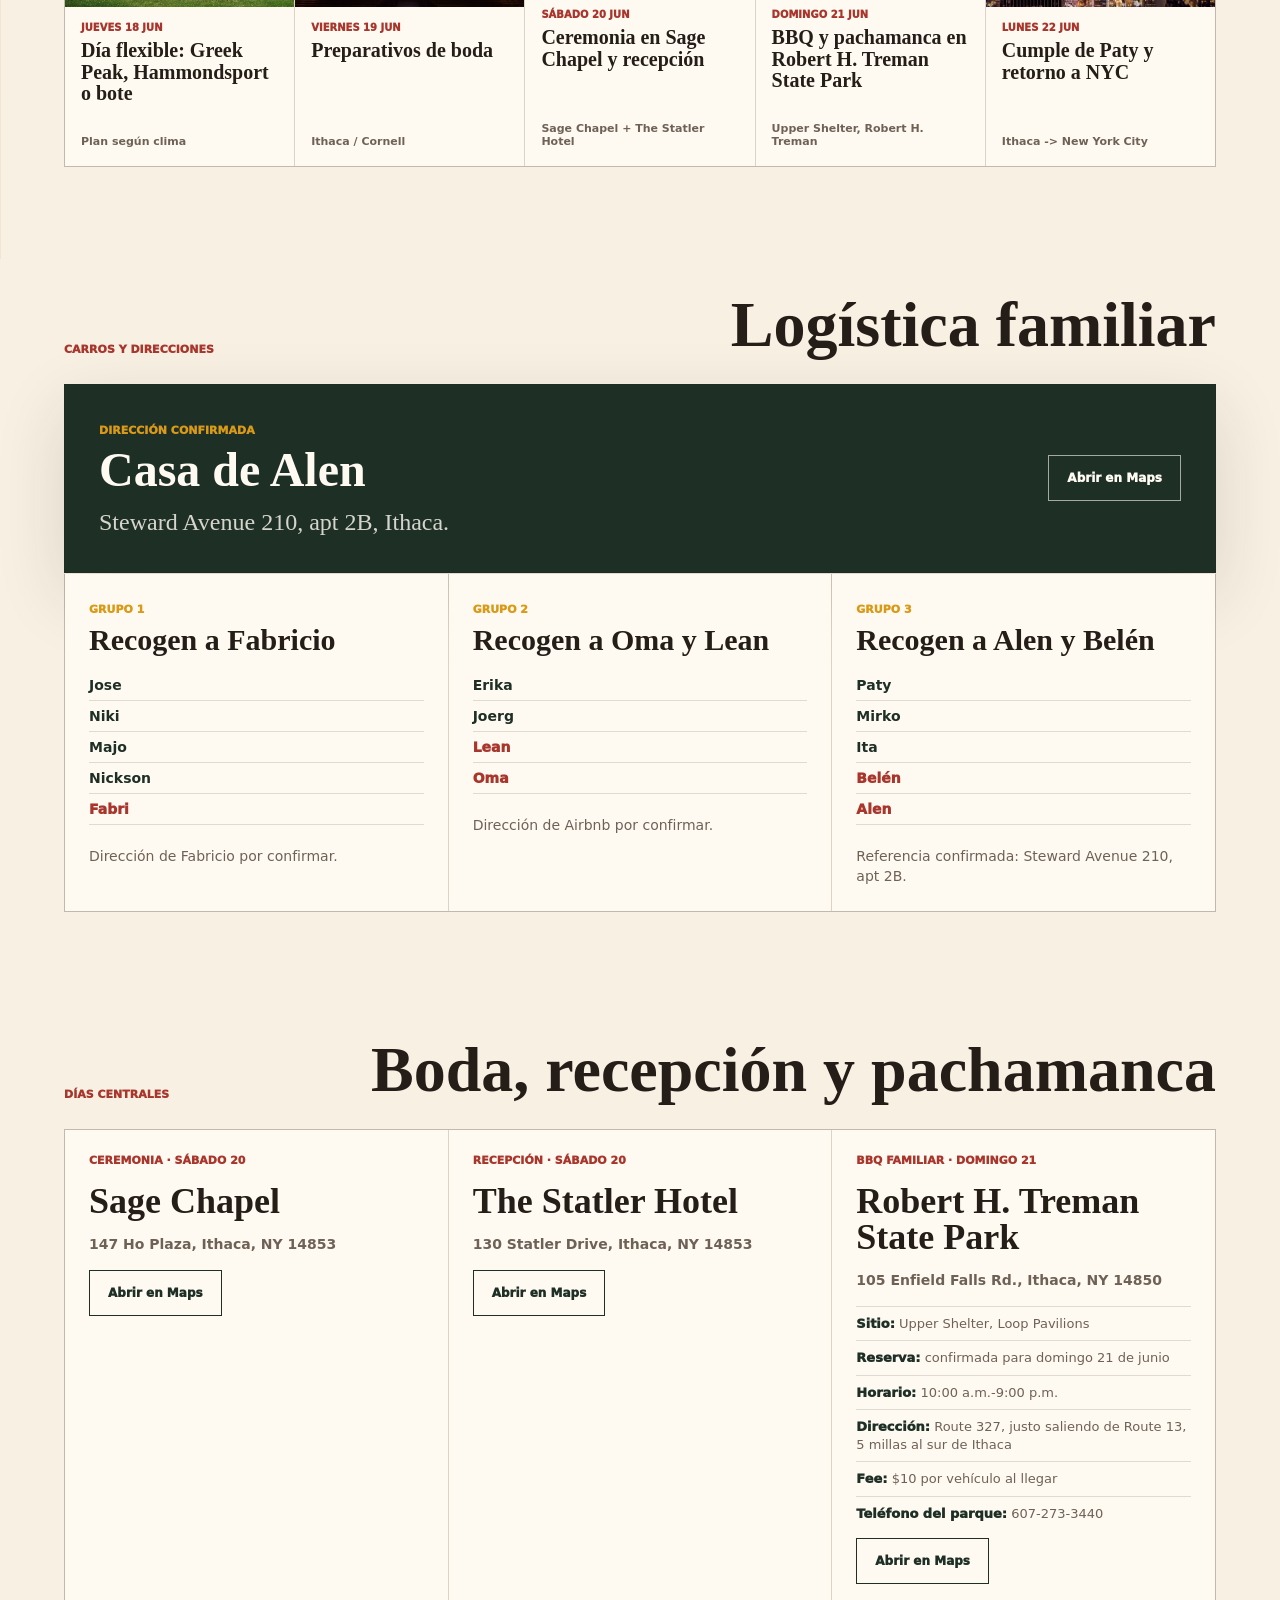
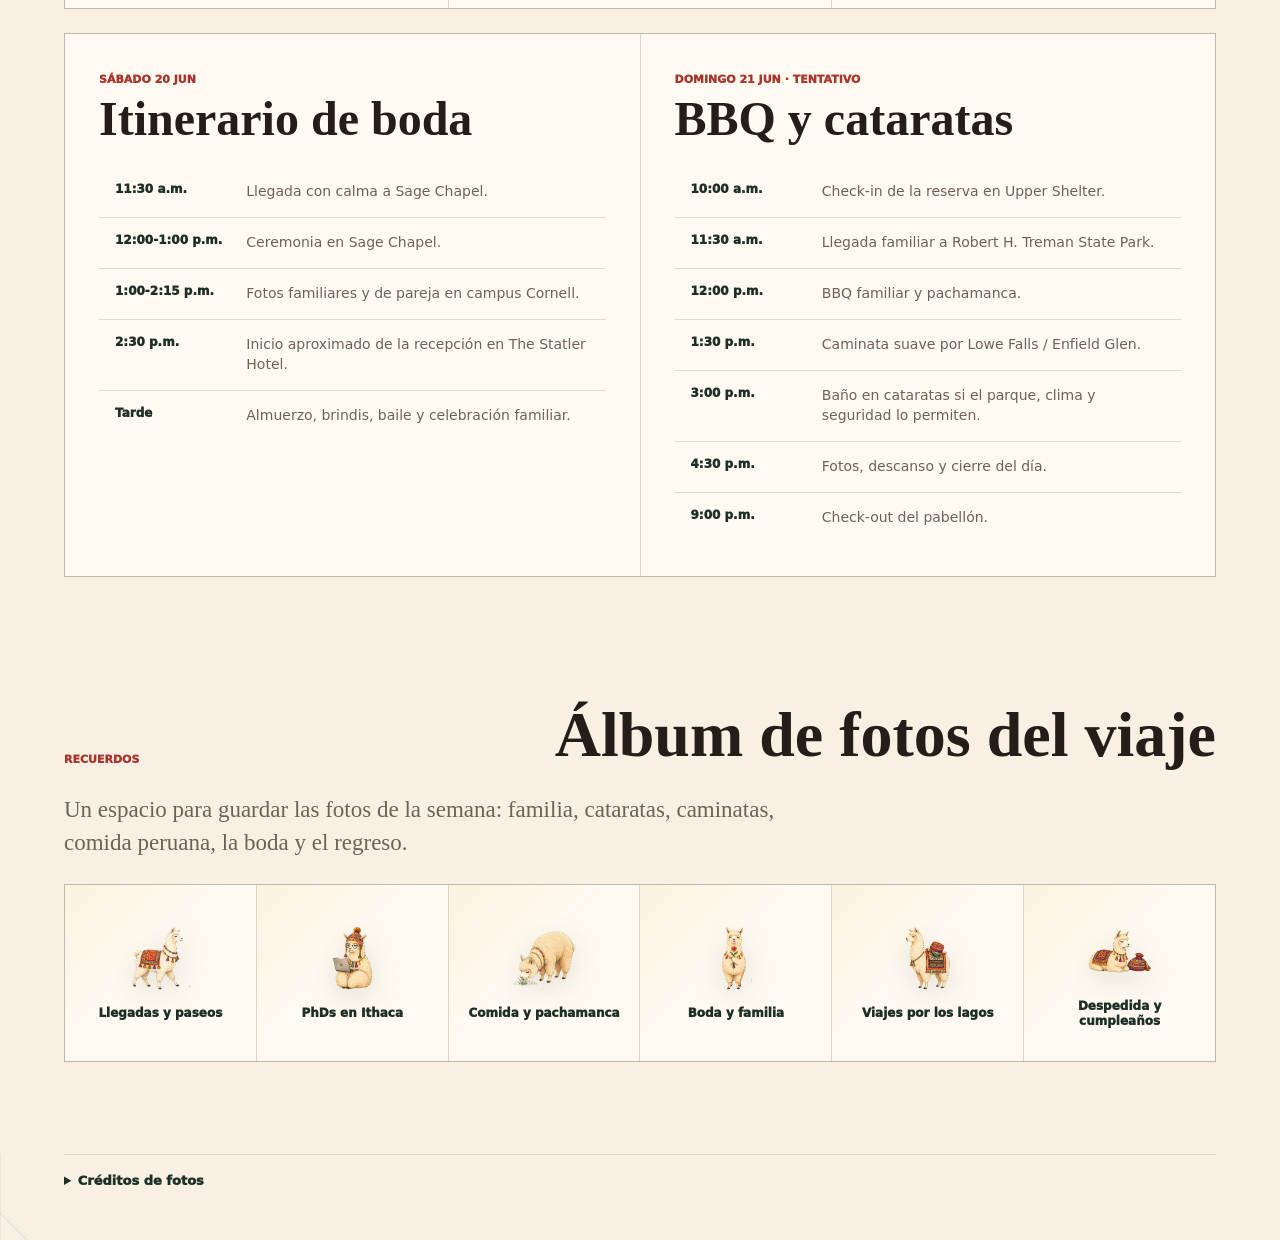
==== commit b41f18dc: "Add multilingual lunch selection page" ====
--- a/wedding-week-site/index.html
+++ b/wedding-week-site/index.html
@@ -68,6 +68,7 @@
         <a class="agenda-link" href="#agenda">Agenda</a>
         <a class="agenda-link" href="#logistica">Carros</a>
         <a class="agenda-link" href="#boda-info">Boda</a>
+        <a class="agenda-link" href="./lunch.html">Meals</a>
         <a class="agenda-link" href="#album">Fotos</a>
       </div>
     </header>
@@ -94,6 +95,7 @@
           <div class="hero-actions">
             <a class="primary-button" href="#itinerario">Ver días</a>
             <a class="secondary-button" href="#dia-20">Día de boda</a>
+            <a class="secondary-button" href="./lunch.html">Elegir almuerzo</a>
           </div>
           <div class="hero-llamas" aria-hidden="true">
             <img src="./assets/llamas/llama-walking.png" alt="">
